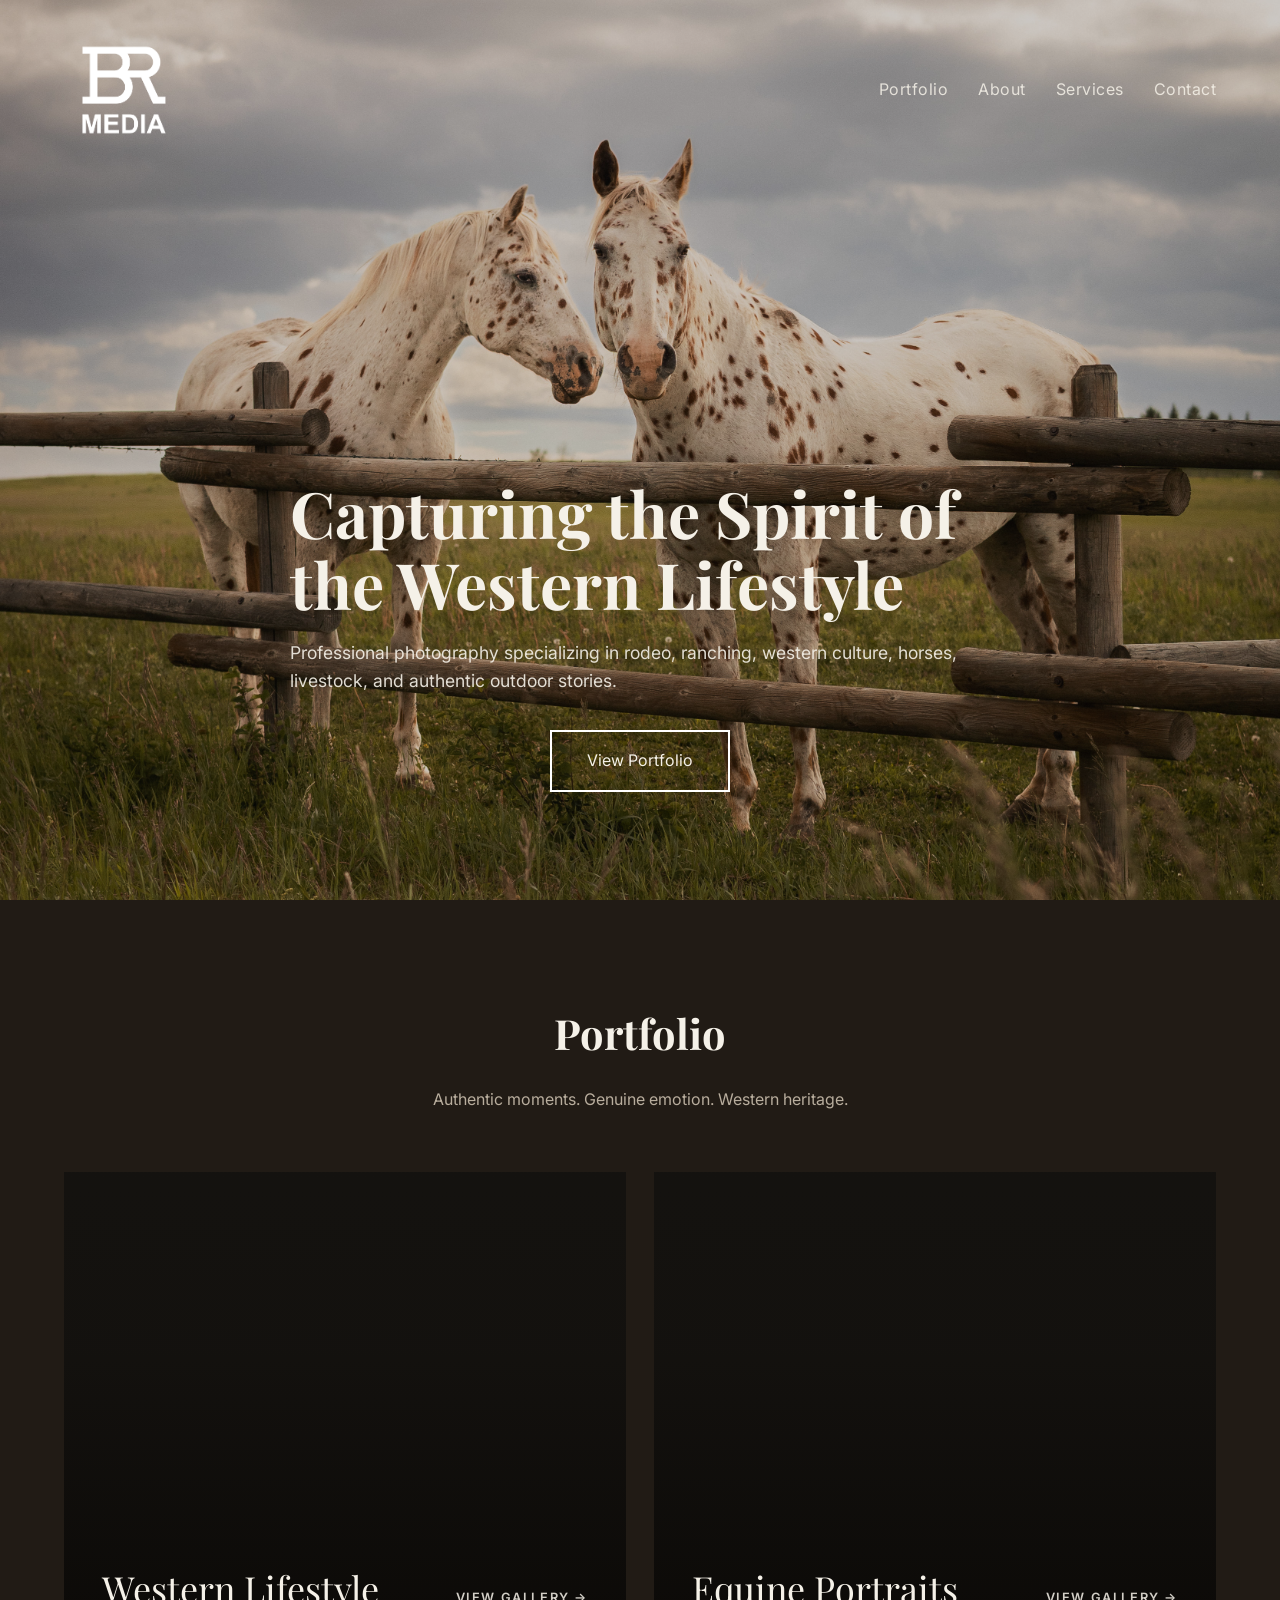
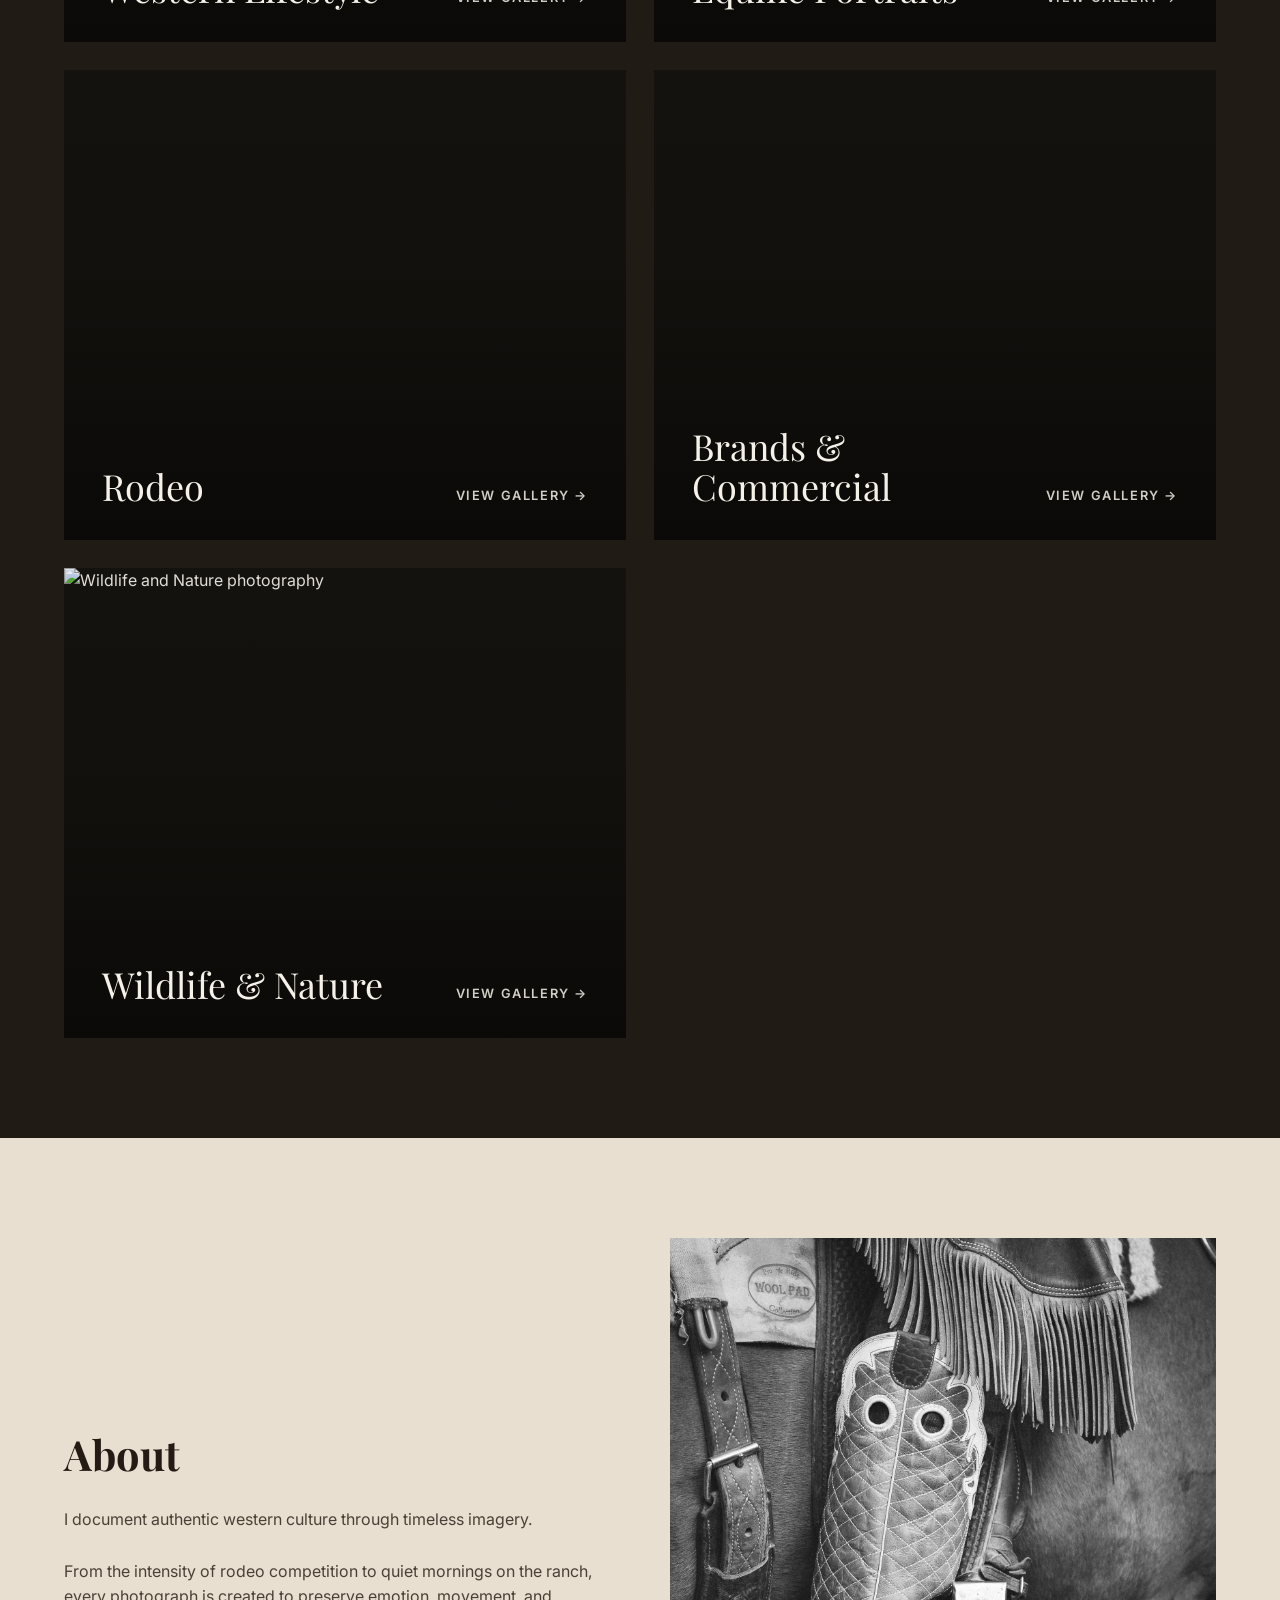
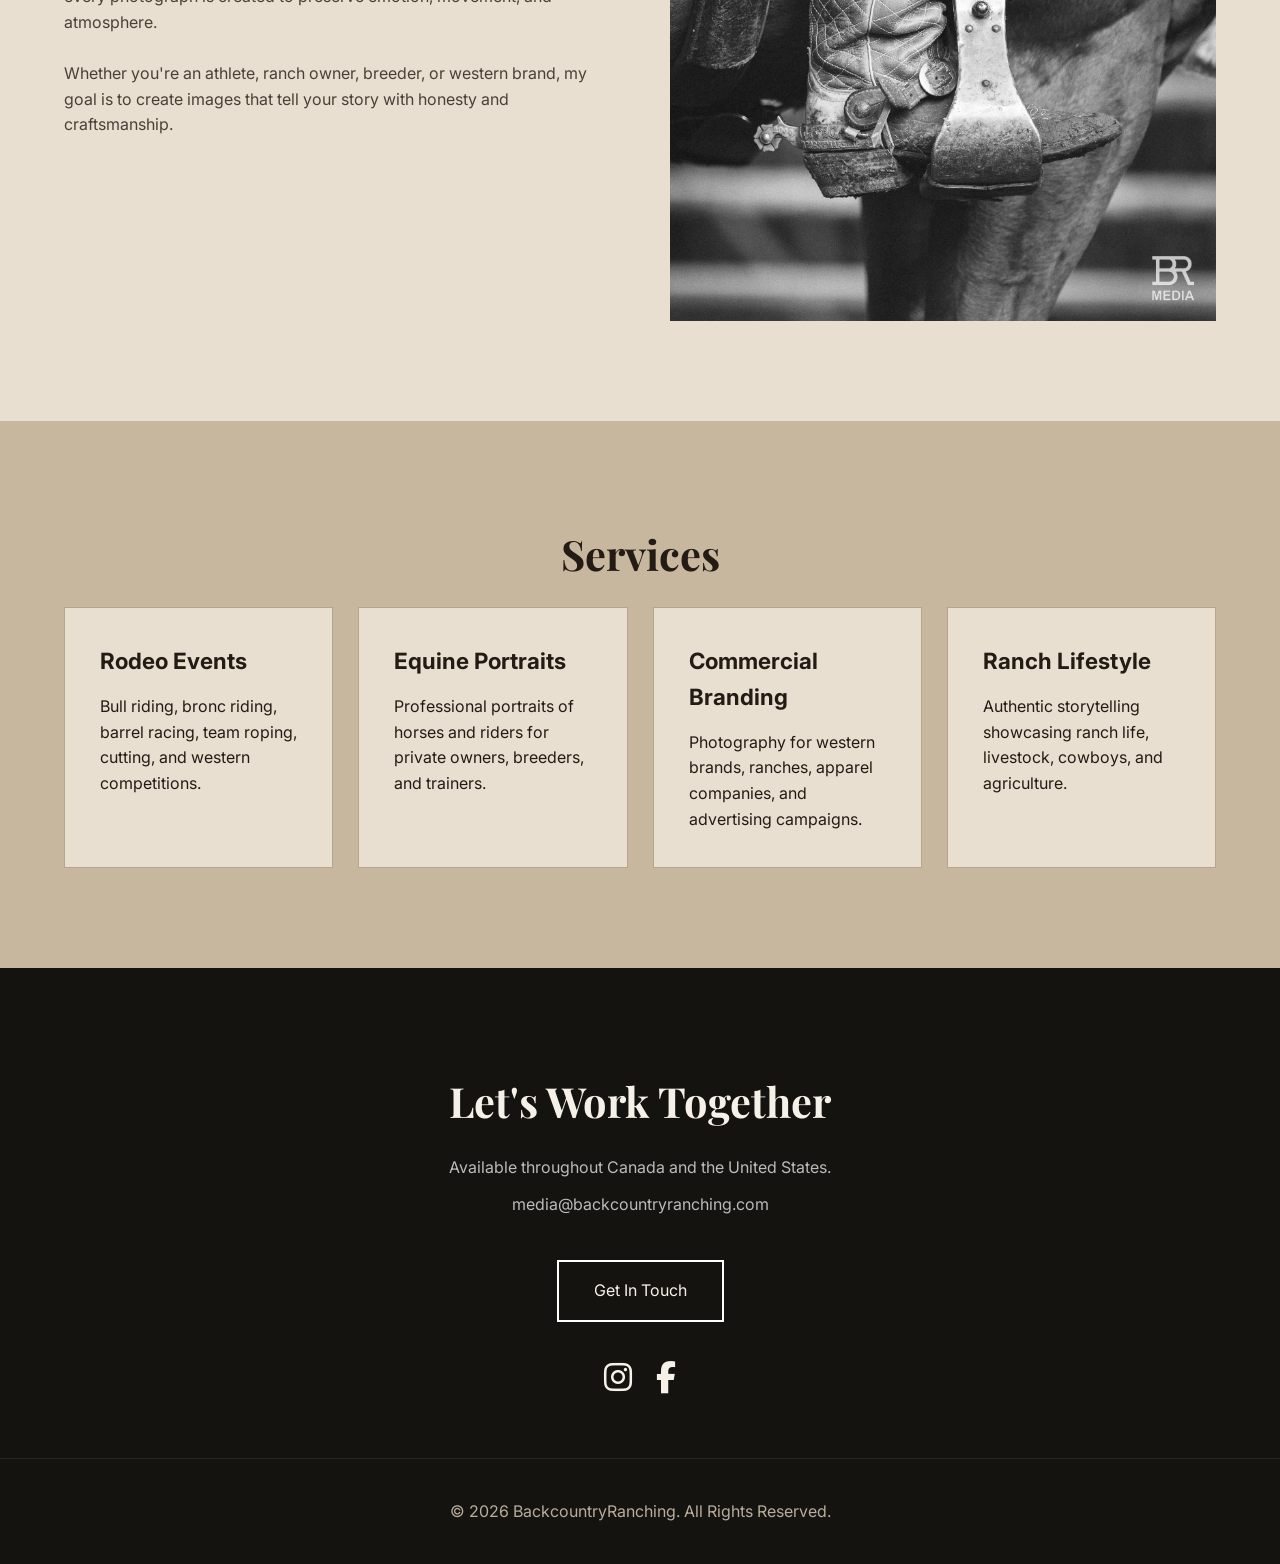
==== index.html @ f93e2153 "Add files via upload" ====
<!DOCTYPE html>
<html lang="en">
<head>
    <meta charset="UTF-8">
    <meta name="viewport" content="width=device-width, initial-scale=1.0">
    <title>Equine & Western Photographer | Backcountry Ranching Media</title>
    <meta name="description" content="Professional equine, rodeo and western lifestyle photography available throughout Canada and the United States.">
    <link rel="canonical" href="https://backcountryranching.com/">
    <meta property="og:type" content="website">
    <meta property="og:site_name" content="Backcountry Ranching Media">
    <meta property="og:title" content="Equine & Western Photographer | Backcountry Ranching Media">
    <meta property="og:description" content="Professional equine, rodeo and western lifestyle photography available throughout Canada and the United States.">
    <meta property="og:url" content="https://backcountryranching.com/">
    <meta property="og:image" content="https://backcountryranching.com/images/hero.jpg">
    <meta property="og:image:alt" content="Western horses photographed by Backcountry Ranching Media">
    <link rel="preconnect" href="https://fonts.googleapis.com">
    <link rel="preconnect" href="https://fonts.gstatic.com" crossorigin>
    <link href="https://fonts.googleapis.com/css2?family=Playfair+Display:wght@600;700&family=Inter:wght@300;400;500;600&display=swap" rel="stylesheet">
    <link rel="stylesheet" href="https://cdnjs.cloudflare.com/ajax/libs/font-awesome/6.5.2/css/all.min.css">
    <link rel="stylesheet" href="style.css">
</head>
<body id="top" data-loader-image="images/hero.jpg">

<div id="loader">
    <img src="images/BR MEDIA-transparent-white.png" alt="Backcountry Ranching Media">
</div>

<nav>
    <div class="container nav-inner">
        <div class="logo">
            <a href="#top" aria-label="Back to top">
                <img src="images/BR MEDIA-transparent-white.png" alt="Backcountry Ranching">
            </a>
        </div>
        <div class="menu" id="main-menu">
            <a href="#portfolio">Portfolio</a>
            <a href="#about">About</a>
            <a href="#services">Services</a>
            <a href="#contact">Contact</a>
        </div>
        <button class="hamburger" type="button" aria-label="Open navigation menu" aria-expanded="false" aria-controls="main-menu">
            <span></span><span></span><span></span>
        </button>
    </div>
</nav>
<div class="menu-overlay" aria-hidden="true"></div>

<header class="hero">
    <div class="container hero-content">
        <h1>Capturing the Spirit of the Western Lifestyle</h1>
        <p>Professional photography specializing in rodeo, ranching, western culture, horses, livestock, and authentic outdoor stories.</p>
        <div class="hero-button">
            <a class="btn" href="#portfolio">View Portfolio</a>
        </div>
    </div>
</header>

<section id="portfolio" class="portfolio-categories-section">
    <div class="container">
        <h2 class="section-title">Portfolio</h2>
        <p class="section-sub">Authentic moments. Genuine emotion. Western heritage.</p>

        <div class="portfolio-categories">
            <a class="portfolio-category" href="portfolio-lifestyle.html" aria-label="View the Western Lifestyle portfolio">
                    <img src="images/lifestyle-hero.jpg" alt="Western lifestyle photography" loading="lazy" decoding="async">
                    <span class="portfolio-category-overlay"></span>
                    <span class="portfolio-category-content">
                        <span class="portfolio-category-title">Western Lifestyle</span>
                        <span class="portfolio-category-link">View Gallery <span aria-hidden="true">→</span></span>
                    </span>
                </a>

            <a class="portfolio-category" href="portfolio-portraits.html" aria-label="View the Equine Portraits portfolio">
                <img src="images/IMG_0705.jpg" alt="Equine portrait photography" loading="lazy" decoding="async">
                <span class="portfolio-category-overlay"></span>
                <span class="portfolio-category-content">
                    <span class="portfolio-category-title">Equine Portraits</span>
                    <span class="portfolio-category-link">View Gallery <span aria-hidden="true">→</span></span>
                </span>
            </a>

            <a class="portfolio-category" href="portfolio-rodeo.html" aria-label="View the Rodeo portfolio">
                <img src="images/IMG_0365.jpg" alt="Rodeo photography" loading="lazy" decoding="async">
                <span class="portfolio-category-overlay"></span>
                <span class="portfolio-category-content">
                    <span class="portfolio-category-title">Rodeo</span>
                    <span class="portfolio-category-link">View Gallery <span aria-hidden="true">→</span></span>
                </span>
            </a>

            <a class="portfolio-category" href="portfolio-brands.html" aria-label="View the Brands and Commercial portfolio">
                <img src="images/IMG_0765.jpg" alt="Western brand and commercial photography" loading="lazy" decoding="async">
                <span class="portfolio-category-overlay"></span>
                <span class="portfolio-category-content">
                    <span class="portfolio-category-title">Brands &amp; Commercial</span>
                    <span class="portfolio-category-link">View Gallery <span aria-hidden="true">→</span></span>
                </span>
            </a>

            <a class="portfolio-category" href="portfolio-wildlife.html" aria-label="View the Wildlife & Nature portfolio">
                <img src="images/IMG_3651.jpg" alt="Wildlife and Nature photography" loading="lazy" decoding="async">
                <span class="portfolio-category-overlay"></span>
                <span class="portfolio-category-content">
                    <span class="portfolio-category-title">Wildlife &amp; Nature</span>
                    <span class="portfolio-category-link">View Gallery <span aria-hidden="true">→</span></span>
                </span>
            </a>
        </div>
    </div>
</section>

<section id="about">
    <div class="container about">
        <div>
            <h2 class="section-title section-title-left">About</h2>
            <p>I document authentic western culture through timeless imagery.<br><br>From the intensity of rodeo competition to quiet mornings on the ranch, every photograph is created to preserve emotion, movement, and atmosphere.<br><br>Whether you're an athlete, ranch owner, breeder, or western brand, my goal is to create images that tell your story with honesty and craftsmanship.</p>
        </div>
        <div>
            <img src="images/IMG_0039.jpg" alt="Photographer">
        </div>
    </div>
</section>

<section id="services">
    <div class="container">
        <h2 class="section-title">Services</h2>
        <div class="cards">
            <div class="card"><h3>Rodeo Events</h3><p>Bull riding, bronc riding, barrel racing, team roping, cutting, and western competitions.</p></div>
            <div class="card"><h3>Equine Portraits</h3><p>Professional portraits of horses and riders for private owners, breeders, and trainers.</p></div>
            <div class="card"><h3>Commercial Branding</h3><p>Photography for western brands, ranches, apparel companies, and advertising campaigns.</p></div>
            <div class="card"><h3>Ranch Lifestyle</h3><p>Authentic storytelling showcasing ranch life, livestock, cowboys, and agriculture.</p></div>
        </div>
    </div>
</section>

<section id="contact">
    <div class="container contact">
        <h2 class="section-title">Let's Work Together</h2>
        <p>Available throughout Canada and the United States.</p>
        <p>media@backcountryranching.com</p>
        <a class="btn" href="mailto:media@backcountryranching.com">Get In Touch</a>
        <div class="social-icons">
            <a class="social-link" href="https://www.instagram.com/backcountryranching/" target="_blank" rel="noopener noreferrer" aria-label="Instagram"><i class="fa-brands fa-instagram"></i></a>
            <a class="social-link" href="https://www.facebook.com/backcountryranching" target="_blank" rel="noopener noreferrer" aria-label="Facebook"><i class="fa-brands fa-facebook-f"></i></a>
        </div>
    </div>
</section>

<footer>© 2026 BackcountryRanching. All Rights Reserved.</footer>
<script src="script.js" defer></script>
</body>
</html>
---- style.css ----
:root{
    --brown:#211b15;
    --brown-dark:#151310;
    --cream:#e8dfd0;
    --sand:#c8b79f;
    --text-light:#f5f1e8;
    --gold:#d7b47b;
}

*{margin:0;padding:0;box-sizing:border-box;}
html{scroll-behavior:smooth;}
body{font-family:Inter,sans-serif;background:var(--brown);color:var(--text-light);line-height:1.6;}
body.menu-open{overflow:hidden;}
img{width:100%;display:block;}
img,.hero{-webkit-user-drag:none;-webkit-touch-callout:none;-webkit-user-select:none;user-select:none;}
a{text-decoration:none;color:inherit;}
button{font:inherit;}
.container{width:min(1200px,90%);margin:auto;}

/* LOADER */
#loader{position:fixed;inset:0;background:var(--brown);display:flex;justify-content:center;align-items:center;z-index:99999;transition:opacity .8s ease,visibility .8s ease;}
#loader img{width:220px;max-width:60vw;animation:pulse 1.8s ease-in-out infinite;}
#loader.hidden{opacity:0;visibility:hidden;pointer-events:none;}
@keyframes pulse{0%,100%{opacity:.75;transform:scale(.98)}50%{opacity:1;transform:scale(1.03)}}

/* NAV */
nav{position:fixed;top:0;left:0;width:100%;padding:30px 0;background:transparent;transition:padding .35s ease,background .35s ease,box-shadow .35s ease;z-index:3000;}
nav.scrolled{background:rgba(27,25,22,.92);backdrop-filter:blur(8px);-webkit-backdrop-filter:blur(8px);padding:14px 0;box-shadow:0 2px 20px rgba(0,0,0,.15);}
.nav-inner{display:flex;justify-content:space-between;align-items:center;}
.logo{position:relative;z-index:2002;}
.logo img{height:120px;width:auto;transition:height .35s ease,opacity .35s ease;}
.logo img:hover{opacity:.85;}
nav.scrolled .logo img{height:65px;}
.menu{display:flex;align-items:center;gap:30px;}
.menu a{opacity:.85;transition:color .35s ease,opacity .35s ease,font-size .35s ease;font-size:1rem;letter-spacing:.5px;}
.menu a:hover{opacity:1;color:var(--gold);}
nav.scrolled .menu a{font-size:.92rem;}

/* HAMBURGER */
.hamburger{display:none;width:34px;height:30px;padding:0;border:0;background:transparent;cursor:pointer;position:relative;z-index:2002;}
.hamburger span{position:absolute;left:0;width:100%;height:2px;background:white;transition:transform .35s ease,opacity .25s ease,top .35s ease;}
.hamburger span:nth-child(1){top:4px;}
.hamburger span:nth-child(2){top:14px;}
.hamburger span:nth-child(3){top:24px;}
.hamburger.active span:nth-child(1){top:14px;transform:rotate(45deg);}
.hamburger.active span:nth-child(2){opacity:0;}
.hamburger.active span:nth-child(3){top:14px;transform:rotate(-45deg);}
.menu-overlay{display:none;}

/* HERO */
.hero{position:relative;height:100vh;min-height:620px;background:linear-gradient(rgba(0,0,0,.20),rgba(0,0,0,.20)),url("images/hero.jpg");background-size:cover;background-position:center 40%;background-repeat:no-repeat;opacity:0;transition:opacity 1s ease;}
.hero.loaded{opacity:1;}
.hero-content{position:absolute;left:50%;transform:translateX(-50%);bottom:12%;width:min(700px,90%);}
.hero h1{font-family:"Playfair Display",serif;font-size:4rem;line-height:1.1;margin-bottom:20px;}
.hero p{font-size:1.1rem;opacity:.9;margin-bottom:35px;}
.hero-button{display:flex;justify-content:center;margin-top:35px;}
.btn{display:inline-block;padding:16px 35px;border:2px solid white;transition:.35s;}
.btn:hover{background:white;color:black;}

/* GALLERY PAGE HERO */
.portfolio-hero{height:62vh;min-height:480px;background-image:linear-gradient(rgba(0,0,0,.28),rgba(0,0,0,.55)),var(--hero-image);background-position:center;background-size:cover;}
.portfolio-hero .hero-content{bottom:13%;text-align:center;width:min(820px,90%);}
.portfolio-hero h1{font-size:4.5rem;margin-bottom:12px;}
.portfolio-hero p{max-width:650px;margin:0 auto;font-size:1.05rem;}
.lifestyle-hero{background-position:center 30%;}
.portraits-hero{background-position:center 70%;}
.rodeo-hero{background-position:center 32%;}
.brands-hero{background-position:center 45%;}
.wildlife-hero{background-position:center 40%;}

/* SECTIONS */
section{padding:100px 0;scroll-margin-top:95px;}
body#top{scroll-margin-top:0;}
.section-title{font-family:"Playfair Display",serif;font-size:2.6rem;margin-bottom:20px;text-align:center;}
.section-title-left{text-align:left;}
.section-sub{text-align:center;color:#b8ad9d;margin-bottom:60px;}

/* PORTFOLIO CATEGORIES */
.portfolio-categories-section{background:var(--brown);}
.portfolio-categories{display:grid;grid-template-columns:repeat(2,minmax(0,1fr));gap:28px;}
.portfolio-category{position:relative;display:block;overflow:hidden;min-height:470px;background:var(--brown-dark);isolation:isolate;}
.portfolio-category img{position:absolute;inset:0;width:100%;height:100%;object-fit:cover;transition:transform .75s cubic-bezier(.2,.65,.3,1);}
.portfolio-category-overlay{position:absolute;inset:0;background:linear-gradient(to top,rgba(9,7,5,.78) 0%,rgba(9,7,5,.15) 62%,rgba(9,7,5,.08) 100%);transition:background .45s ease;}
.portfolio-category-content{position:absolute;left:38px;right:38px;bottom:34px;display:flex;align-items:flex-end;justify-content:space-between;gap:20px;z-index:2;}
.portfolio-category-title{font-family:"Playfair Display",serif;font-size:2.25rem;line-height:1.1;}
.portfolio-category-link{font-size:.8rem;font-weight:600;letter-spacing:1.6px;text-transform:uppercase;white-space:nowrap;opacity:.85;transform:translateX(0);transition:transform .35s ease,opacity .35s ease;}
.portfolio-category:hover img{transform:scale(1.045);}
.portfolio-category:hover .portfolio-category-overlay{background:linear-gradient(to top,rgba(9,7,5,.86) 0%,rgba(9,7,5,.18) 65%,rgba(9,7,5,.10) 100%);}
.portfolio-category:hover .portfolio-category-link{transform:translateX(6px);opacity:1;}

/* GALLERY */
.gallery-section{background:var(--brown);padding-top:80px;}
.gallery-intro{max-width:720px;margin:0 auto 55px;text-align:center;color:#c7bcad;}
.gallery{columns:3 320px;column-gap:24px;}
.gallery figure{break-inside:avoid;margin:0 0 24px;overflow:hidden;border-radius:8px;cursor:pointer;background:var(--brown-dark);}
.gallery img{width:100%;height:auto;object-fit:cover;transition:transform .4s ease;}
.gallery figure:hover img{transform:scale(1.03);}
.back-to-portfolio{display:flex;justify-content:center;margin-top:55px;}
.back-to-portfolio .btn{border-color:rgba(255,255,255,.75);}

/* LIGHTBOX */
#lightbox{position:fixed;inset:0;background:rgba(0,0,0,.96);display:none;justify-content:center;align-items:center;z-index:9999;opacity:0;transition:opacity .3s ease;}
#lightbox.active{display:flex;opacity:1;}
#lightbox img{max-width:90vw;max-height:90vh;width:auto;height:auto;object-fit:contain;transform:scale(.95);transition:transform .3s ease;}
#lightbox.active img{transform:scale(1);}
#close{position:absolute;top:25px;right:40px;font-size:55px;color:white;cursor:pointer;z-index:2;line-height:1;}
.arrow{position:absolute;top:50%;transform:translateY(-50%);font-size:60px;color:white;cursor:pointer;padding:20px;user-select:none;transition:color .25s ease, transform .25s ease;}
#close:hover,.arrow:hover{color:var(--gold);} 
#prev{left:20px;}#next{right:20px;}
#lightbox-counter{position:absolute;bottom:22px;left:50%;transform:translateX(-50%);min-width:92px;padding:8px 16px;text-align:center;color:var(--cream);font-size:.82rem;font-weight:500;letter-spacing:.15em;background:rgba(33,27,21,.88);border:1px solid rgba(215,180,123,.18);backdrop-filter:blur(10px);-webkit-backdrop-filter:blur(10px);border-radius:2px;}

/* ABOUT */
.about{display:grid;grid-template-columns:1fr 1fr;gap:60px;align-items:center;}
#about{background:var(--cream);color:#241b14;}
#about .section-title{color:#241b14;}
#about p{color:#4a4037;}

/* SERVICES */
.cards{display:grid;grid-template-columns:repeat(auto-fit,minmax(250px,1fr));gap:25px;}
.card{padding:35px;background:var(--cream);border:1px solid #b6a58c;}
.card h3{margin-bottom:15px;font-size:1.4rem;}
#services{background:var(--sand);color:#241b14;}

/* CONTACT */
.contact{text-align:center;}
.contact h2{margin-bottom:20px;}
.contact p{margin-bottom:12px;color:#bbb;}
#contact{background:var(--brown-dark);color:var(--text-light);padding-bottom:55px;}
.contact .btn{margin-top:30px;}
.social-icons{display:flex;justify-content:center;gap:24px;margin-top:30px;}
.social-link{font-size:32px;color:var(--text-light);transition:.3s ease;}
.social-link:hover{color:var(--gold);transform:translateY(-3px);}
footer{padding:40px;text-align:center;background:var(--brown-dark);color:#b8ad9d;border-top:1px solid rgba(255,255,255,.08);}

/* MOBILE */
@media(max-width:800px){
    nav{padding:14px 0;}
    nav.scrolled{padding:9px 0;}
    .logo img{height:58px;}
    nav.scrolled .logo img{height:44px;}
    .hamburger{display:block;}
    .menu{position:fixed;top:0;right:-100%;width:min(82vw,320px);height:100dvh;padding:120px 28px 40px;background:rgba(33,27,21,.97);backdrop-filter:blur(18px);-webkit-backdrop-filter:blur(18px);display:flex;flex-direction:column;align-items:flex-start;justify-content:flex-start;gap:28px;transition:right .35s ease;z-index:2000;}
    .menu.active{right:0;}
    .menu a,nav.scrolled .menu a{font-size:1.35rem;letter-spacing:1px;position:relative;z-index:1;display:block;width:100%;padding:6px 0;touch-action:manipulation;}
    .menu-overlay{display:block;position:fixed;inset:0;background:rgba(0,0,0,.42);opacity:0;visibility:hidden;pointer-events:none;transition:.35s ease;z-index:2000;}
    .menu-overlay.active{opacity:1;visibility:visible;pointer-events:auto;}
    .hero{height:100svh;min-height:0;display:flex;align-items:flex-end;background-position:center 35%;}
    .hero-content{position:relative;left:auto;bottom:auto;transform:none;width:min(92%,650px);margin:0 auto;padding-bottom:100px;}
    .hero h1{font-size:2.45rem;}
    .hero p{font-size:1rem;margin-bottom:24px;}
    .hero-button{margin-top:24px;}
    .portfolio-hero{height:58svh;min-height:430px;align-items:flex-end;}
    .portfolio-hero .hero-content{padding-bottom:58px;text-align:center;}
    .portfolio-hero h1{font-size:3rem;}
    section{padding:75px 0;}
    .section-title{font-size:2.15rem;}
    .section-sub{margin-bottom:40px;}
    .portfolio-categories{grid-template-columns:1fr;gap:18px;}
    .portfolio-category{min-height:390px;}
    .portfolio-category-content{left:25px;right:25px;bottom:25px;align-items:flex-start;flex-direction:column;gap:8px;}
    .portfolio-category-title{font-size:2rem;}
    .gallery{columns:2 150px;column-gap:12px;}
    .gallery figure{margin-bottom:12px;border-radius:6px;}
    .about{grid-template-columns:1fr;gap:35px;}
    .arrow{position:absolute;top:50%;transform:translateY(-50%);font-size:38px;padding:18px;z-index:10001;}
    #prev{left:calc(12px + env(safe-area-inset-left));}
    #next{right:calc(12px + env(safe-area-inset-right));}
    #close{top:15px;right:20px;font-size:44px;}
}

@media(max-width:520px){
    .gallery{columns:1;}
    .hero h1{font-size:2.15rem;}
    .portfolio-hero h1{font-size:2.55rem;}
    .portfolio-category{min-height:330px;}
}

@media(prefers-reduced-motion:reduce){
    *,*::before,*::after{scroll-behavior:auto!important;animation-duration:.01ms!important;animation-iteration-count:1!important;transition-duration:.01ms!important;}
}
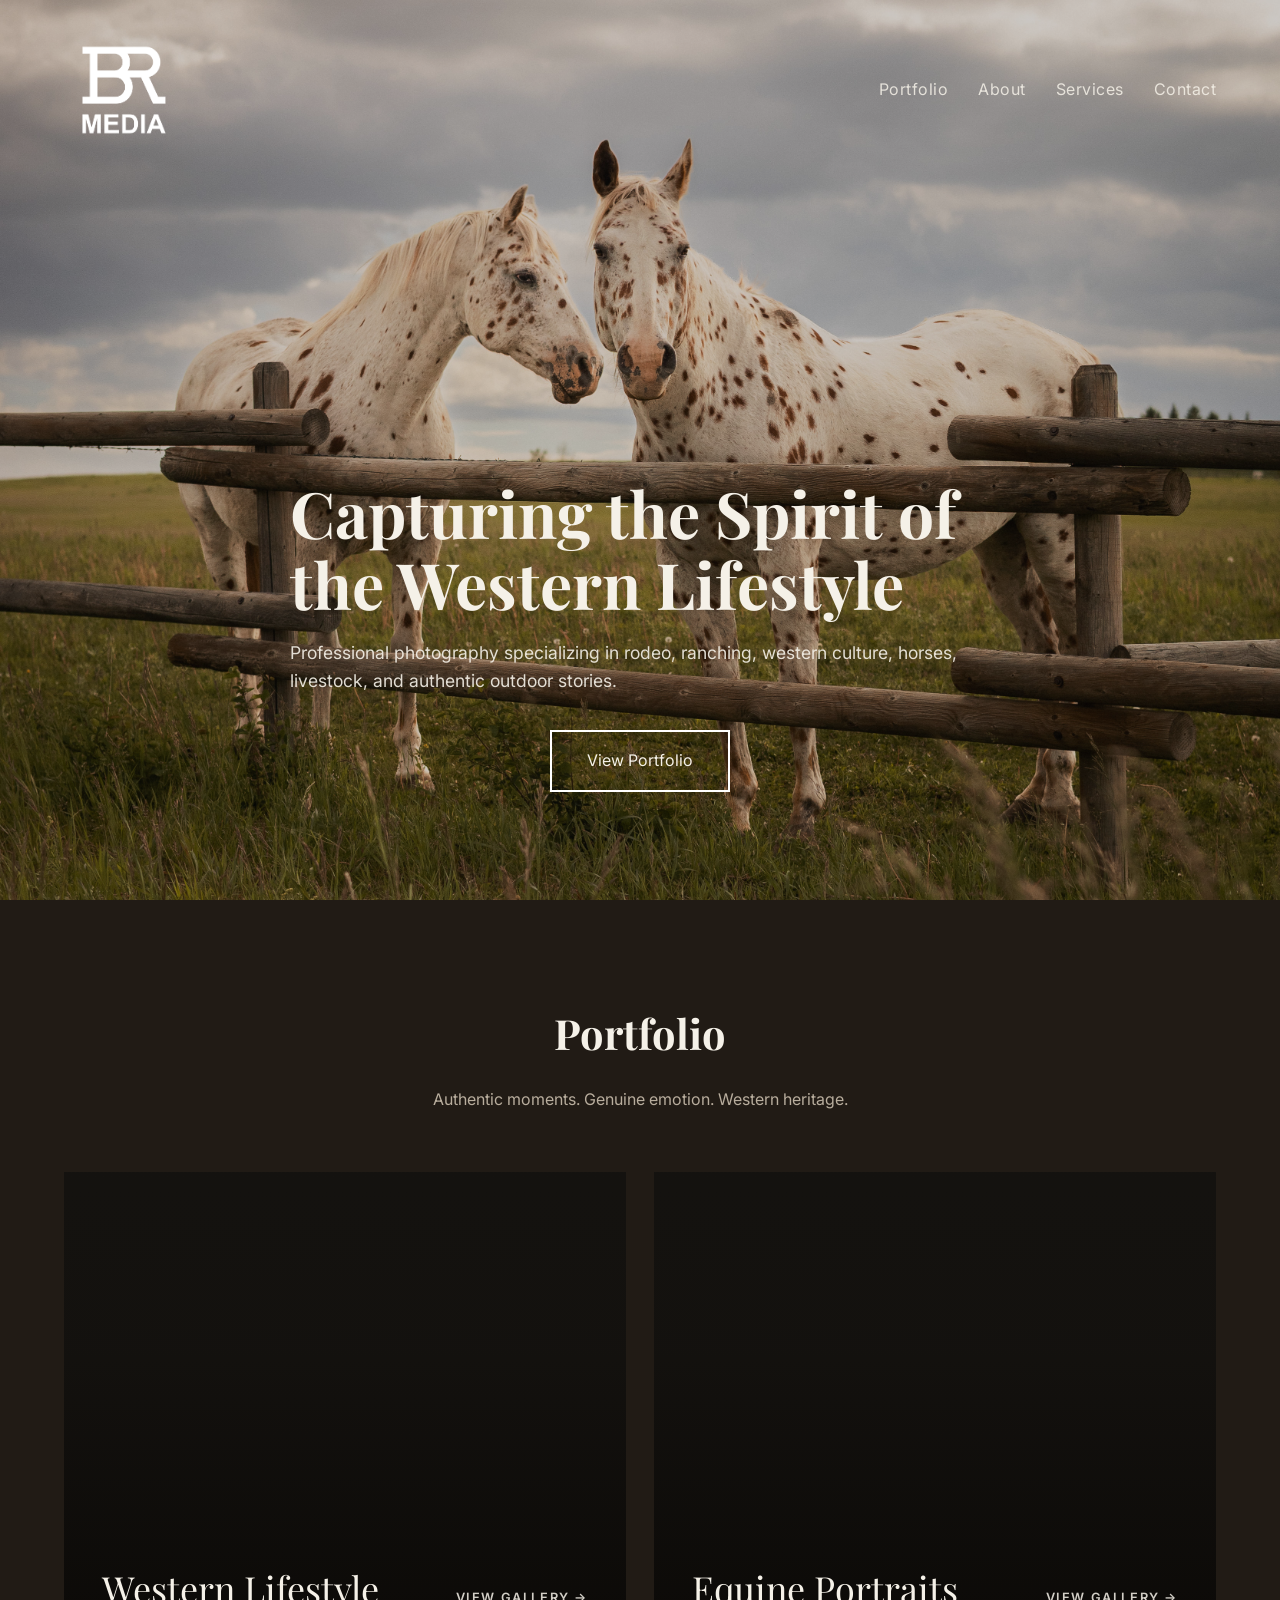
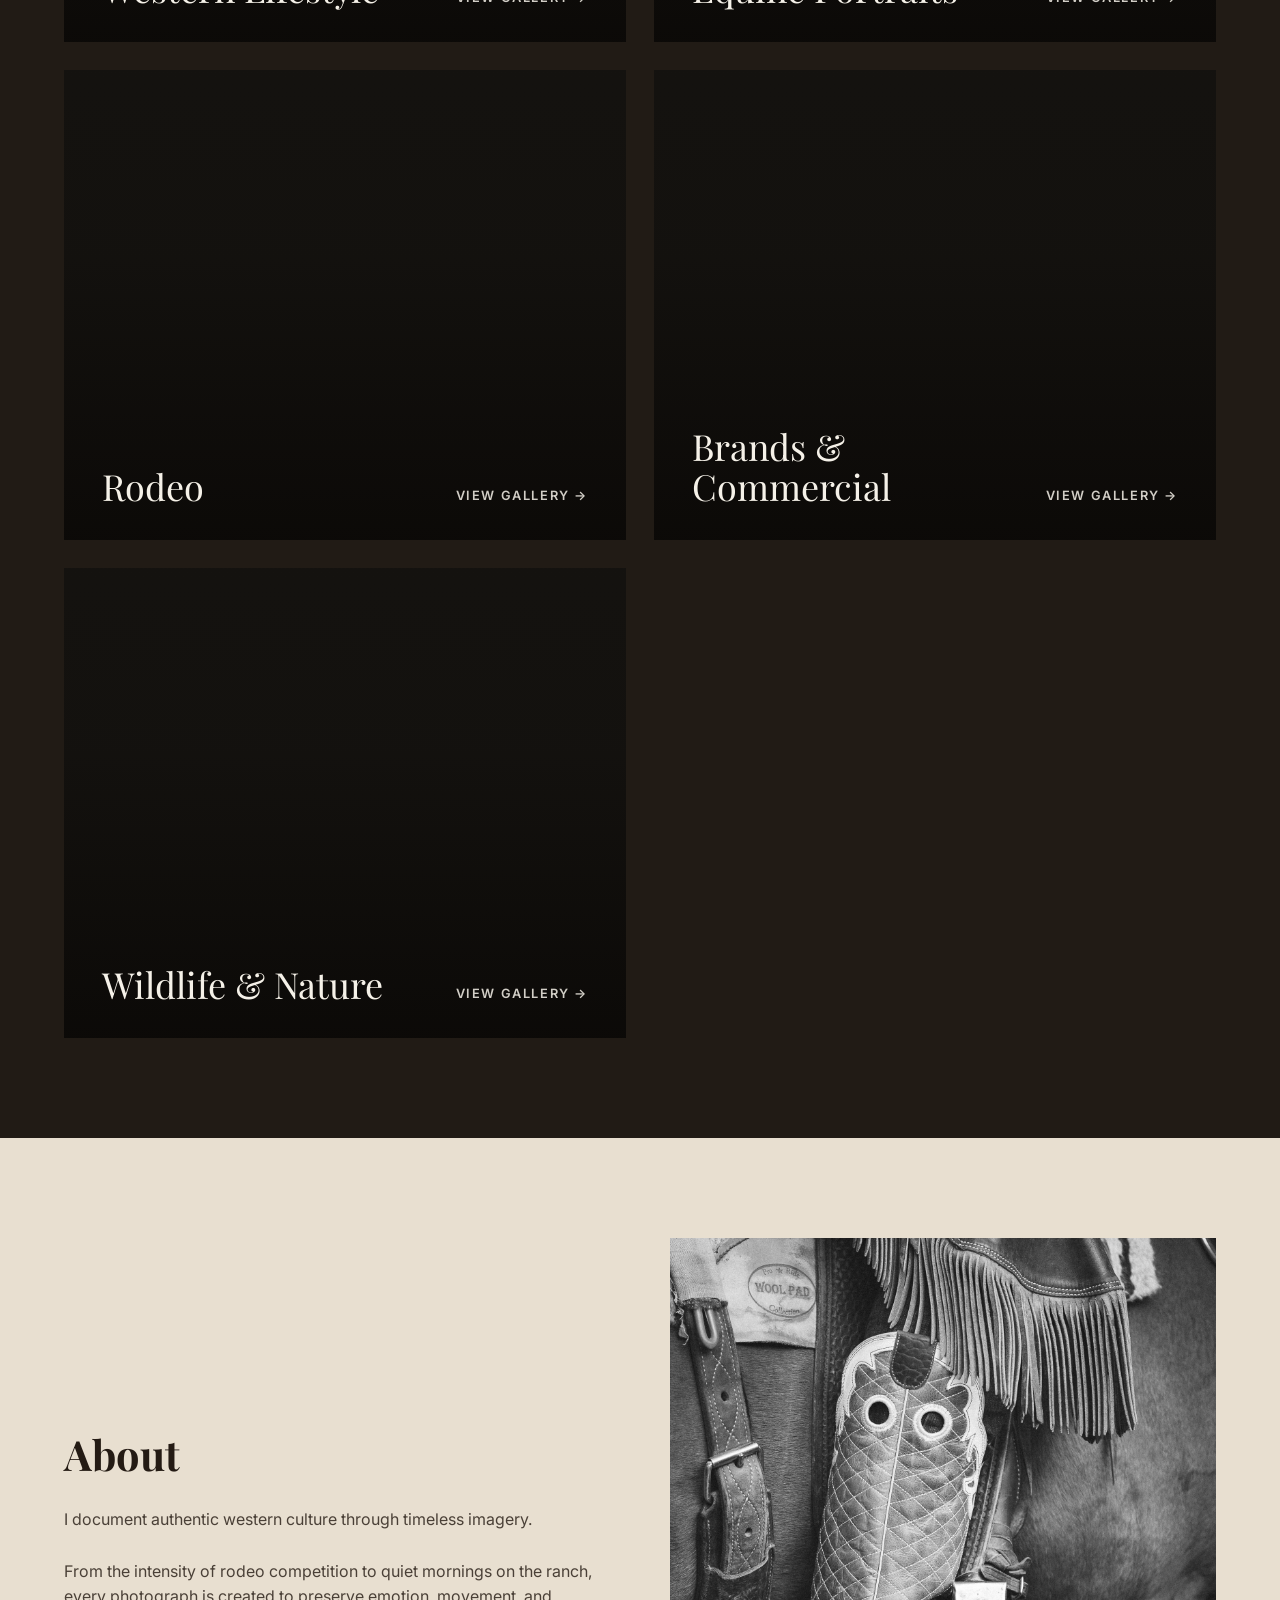
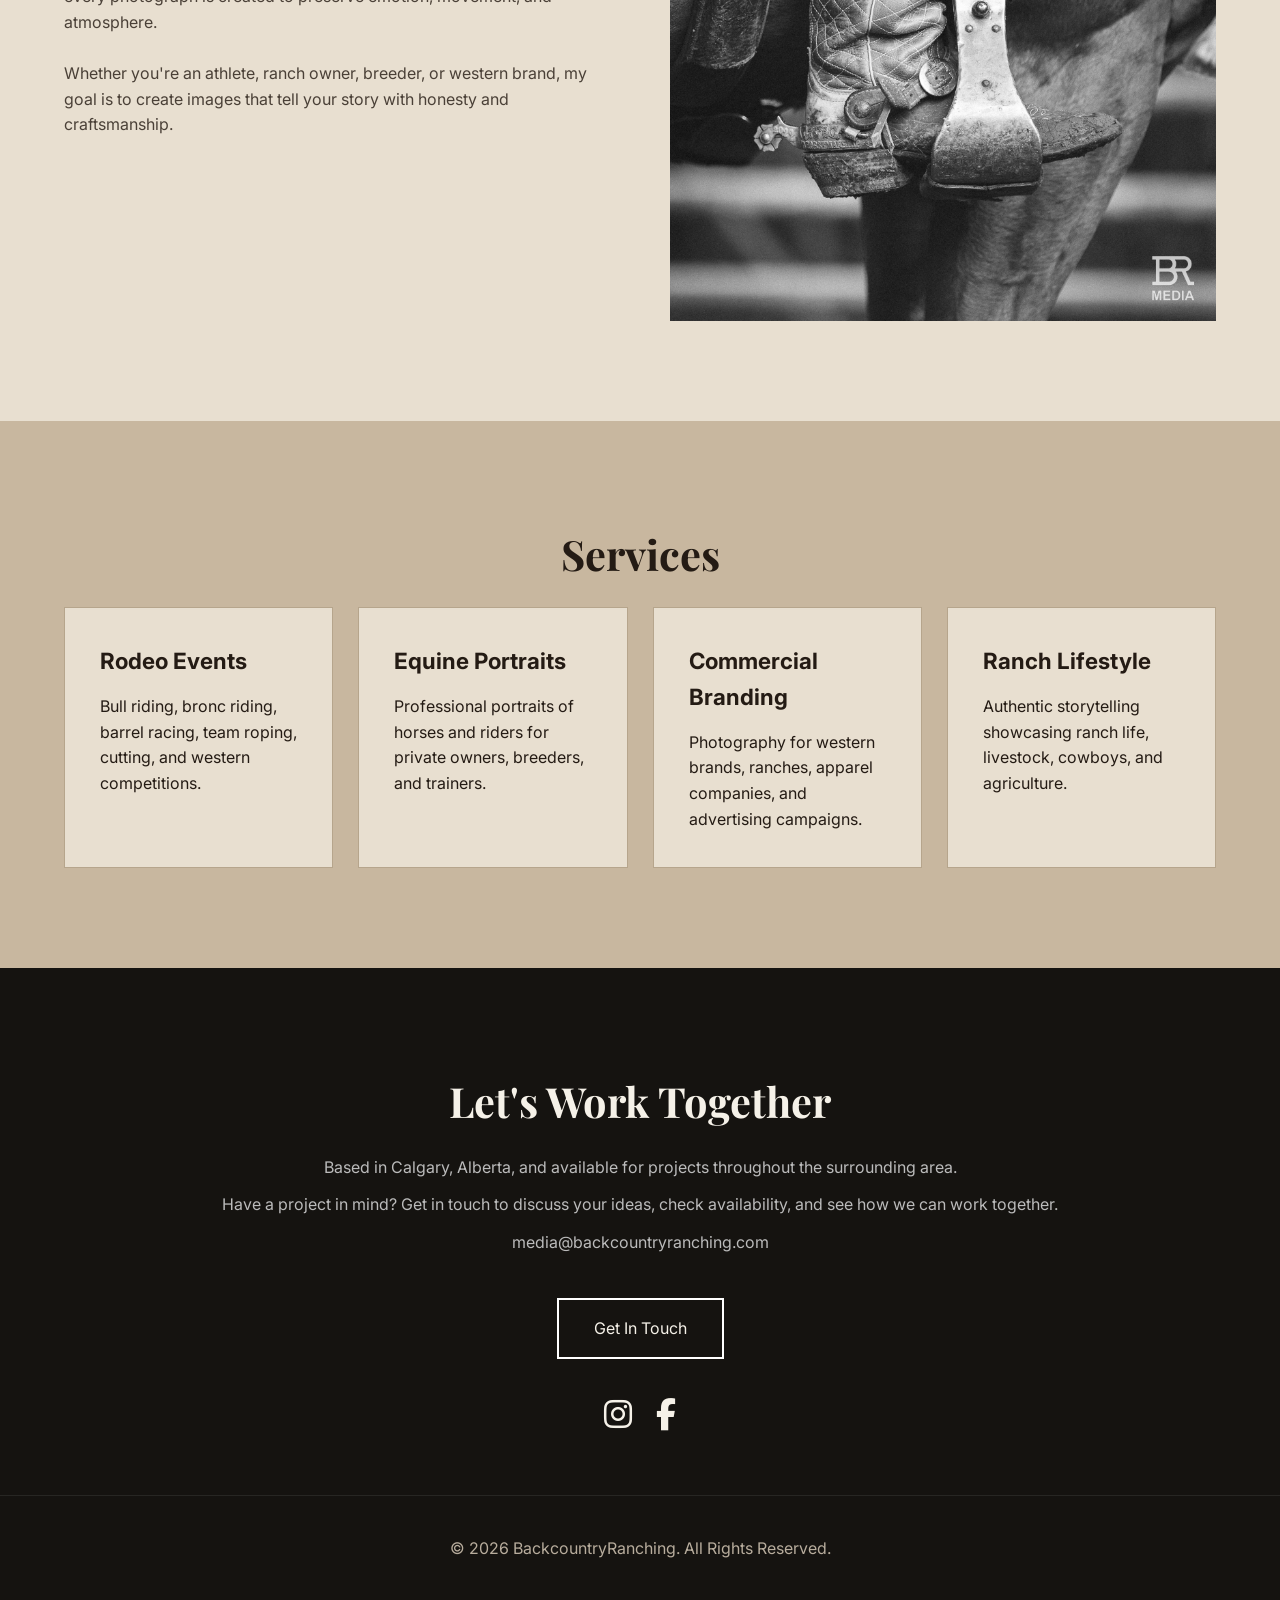
==== commit ca10320e: "Add files via upload" ====
--- a/index.html
+++ b/index.html
@@ -136,7 +136,8 @@
 <section id="contact">
     <div class="container contact">
         <h2 class="section-title">Let's Work Together</h2>
-        <p>Available throughout Canada and the United States.</p>
+        <p>Based in Calgary, Alberta, and available for projects throughout the surrounding area.</p>
+        <p>Have a project in mind? Get in touch to discuss your ideas, check availability, and see how we can work together.</p>
         <p>media@backcountryranching.com</p>
         <a class="btn" href="mailto:media@backcountryranching.com">Get In Touch</a>
         <div class="social-icons">
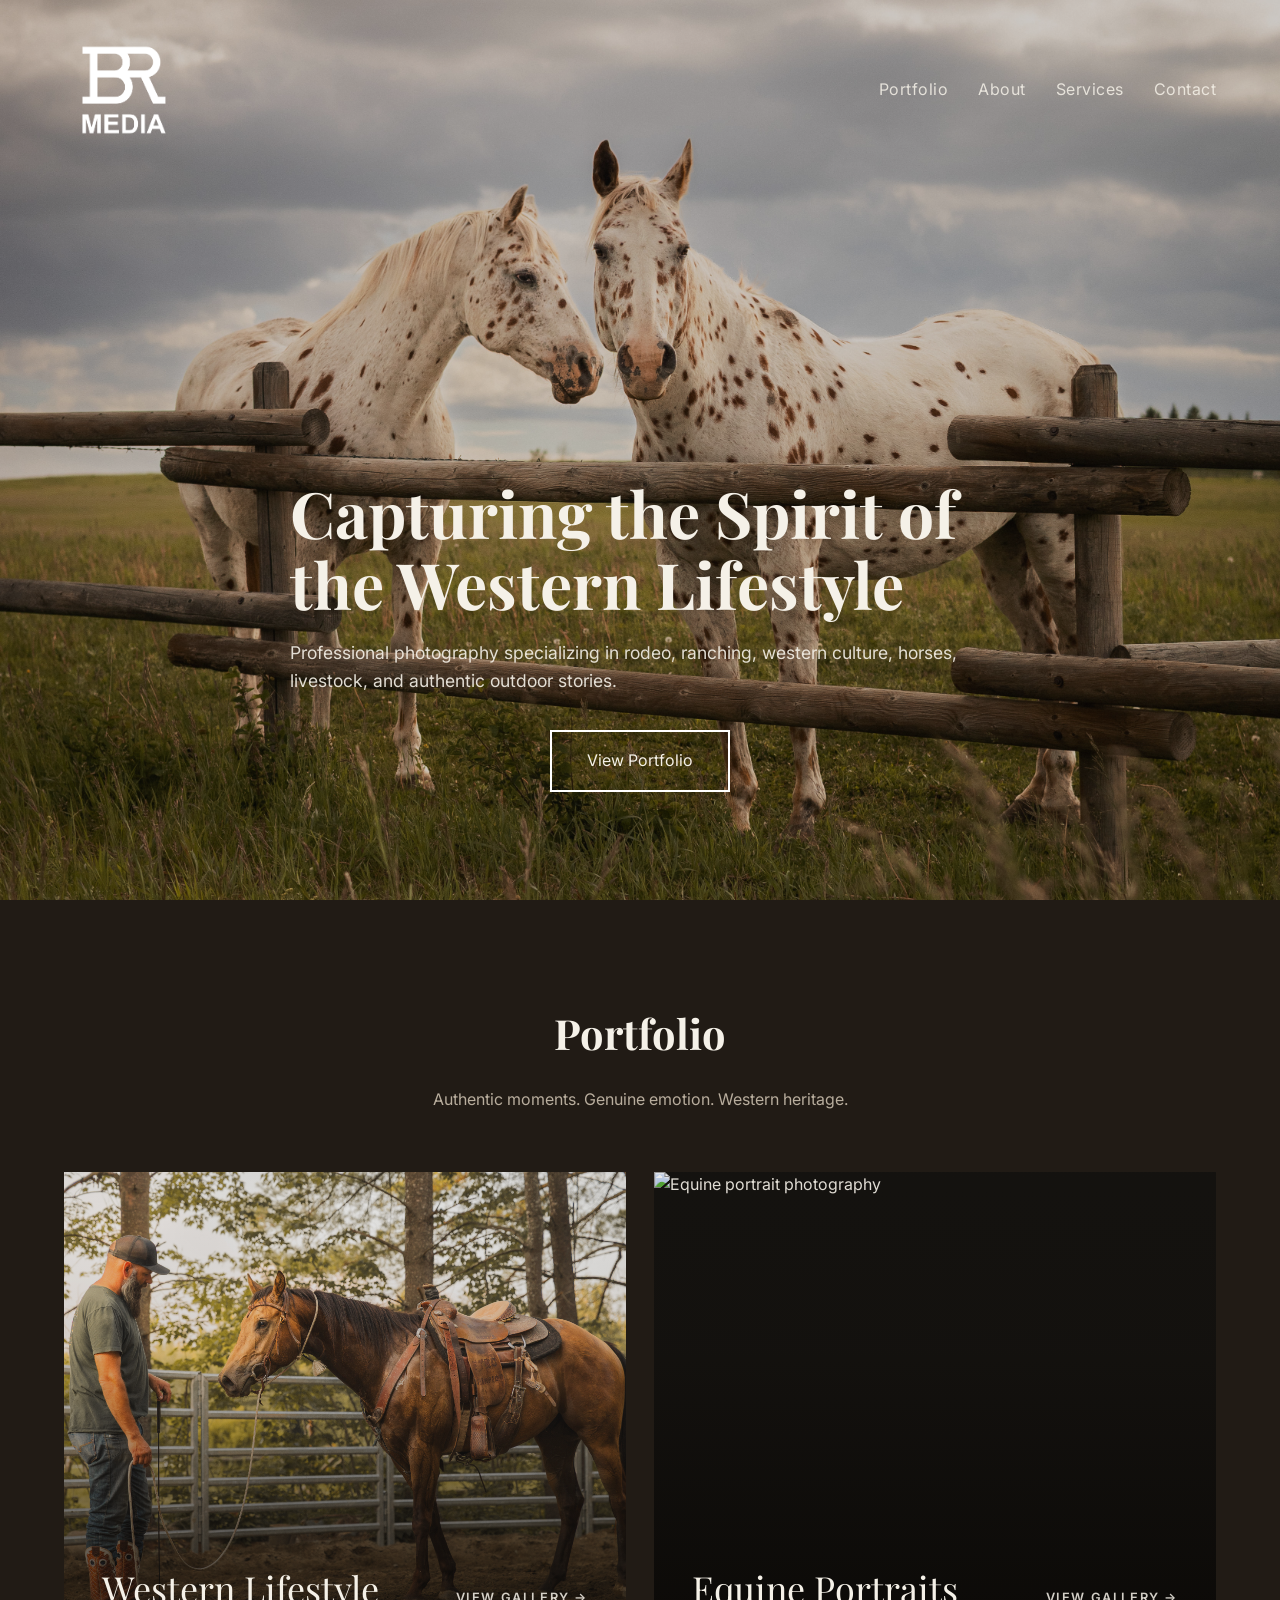
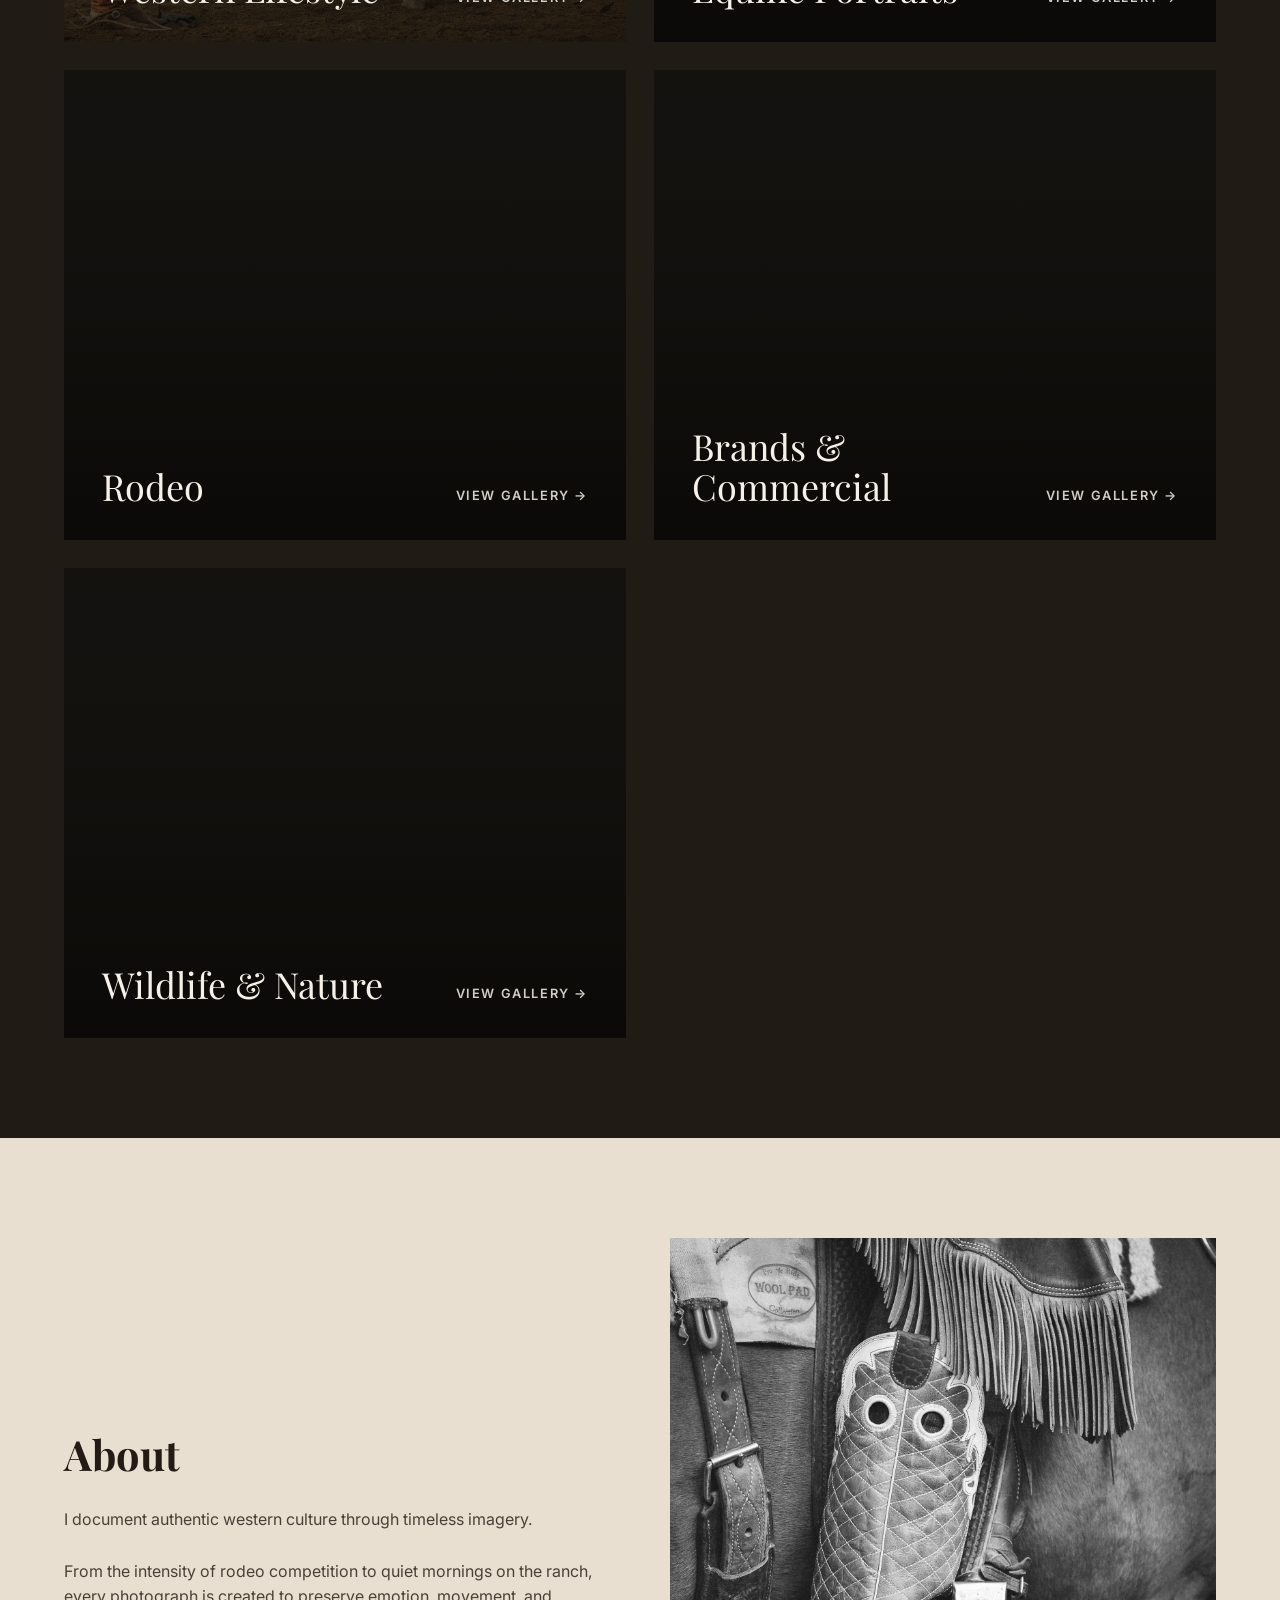
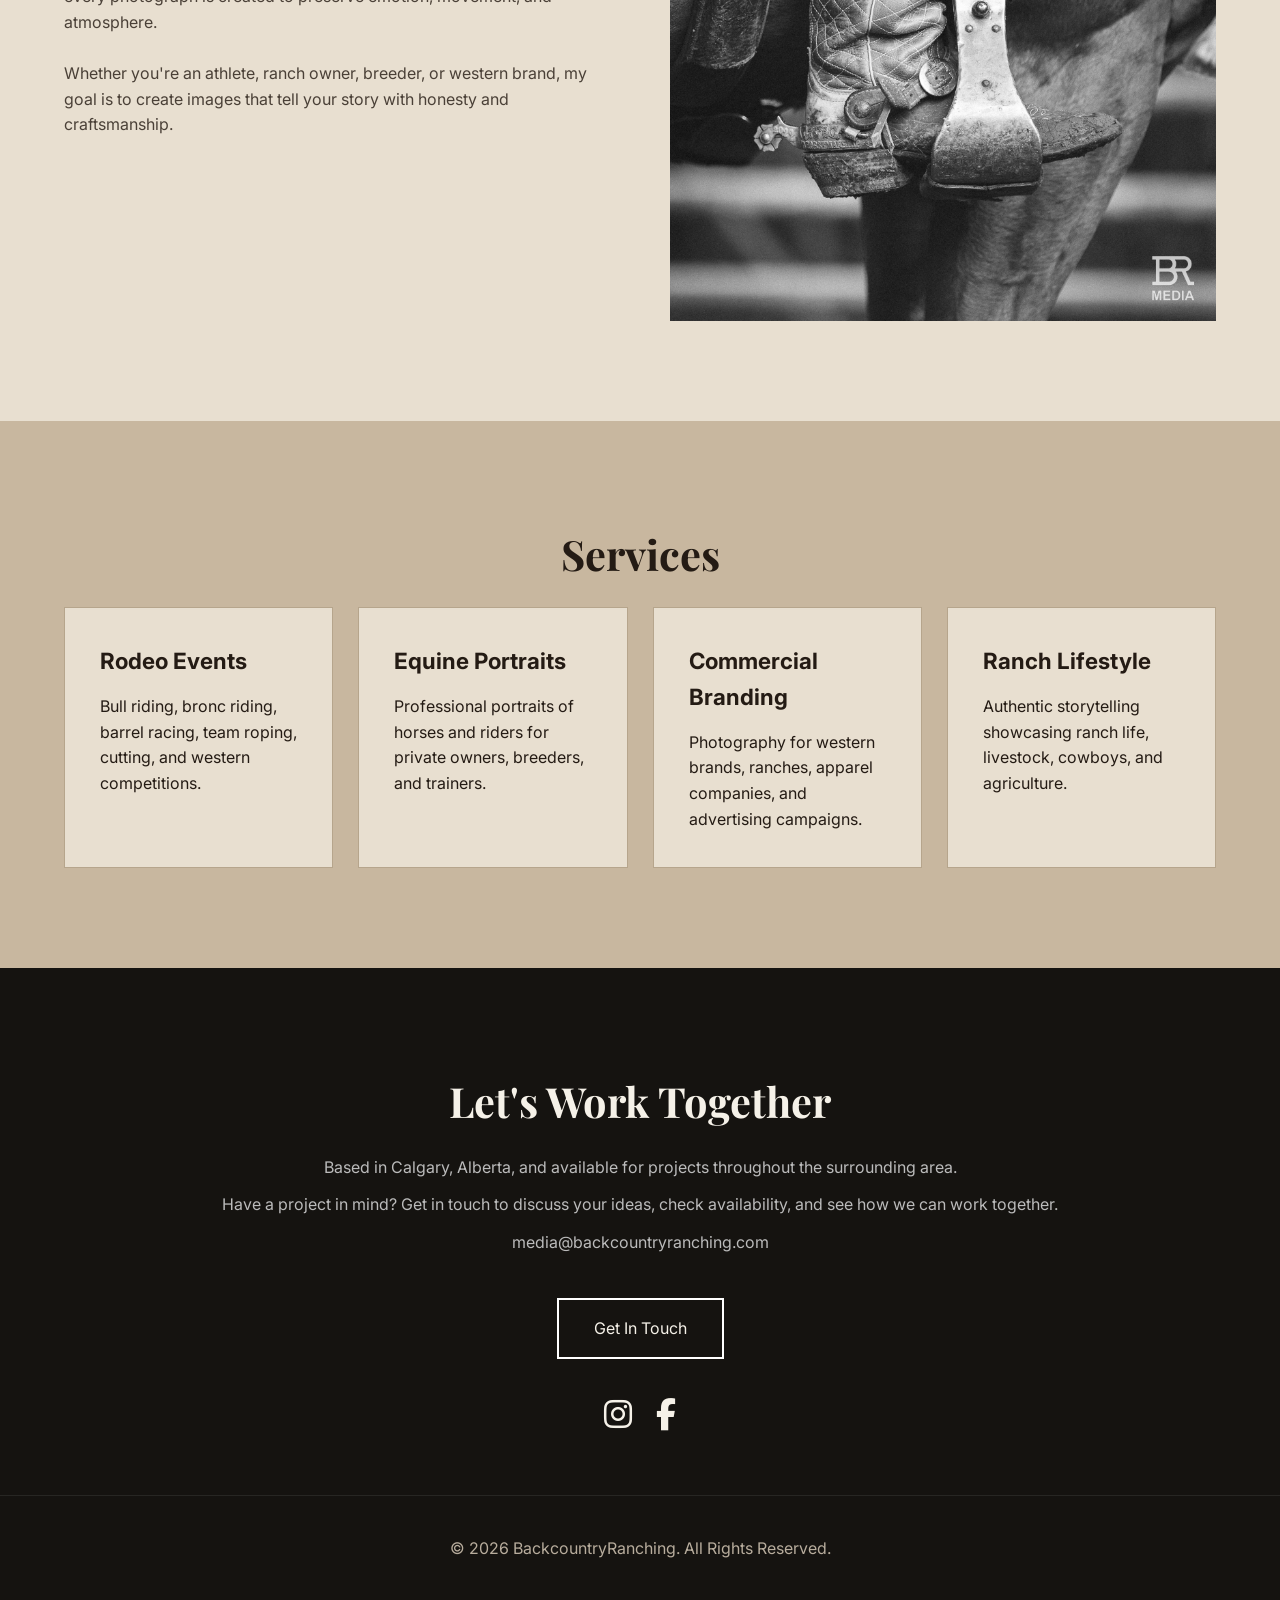
==== commit 34f5dbcf: "Add files via upload" ====
--- a/index.html
+++ b/index.html
@@ -71,7 +71,7 @@
                 </a>
 
             <a class="portfolio-category" href="portfolio-portraits.html" aria-label="View the Equine Portraits portfolio">
-                <img src="images/IMG_0705.jpg" alt="Equine portrait photography" loading="lazy" decoding="async">
+                <img src="images/IMG_3739.jpg" alt="Equine portrait photography" loading="lazy" decoding="async">
                 <span class="portfolio-category-overlay"></span>
                 <span class="portfolio-category-content">
                     <span class="portfolio-category-title">Equine Portraits</span>
--- a/style.css
+++ b/style.css
@@ -63,7 +63,7 @@
 .portfolio-hero h1{font-size:4.5rem;margin-bottom:12px;}
 .portfolio-hero p{max-width:650px;margin:0 auto;font-size:1.05rem;}
 .lifestyle-hero{background-position:center 30%;}
-.portraits-hero{background-position:center 70%;}
+.portraits-hero{background-position:center 33%;}
 .rodeo-hero{background-position:center 32%;}
 .brands-hero{background-position:center 45%;}
 .wildlife-hero{background-position:center 40%;}
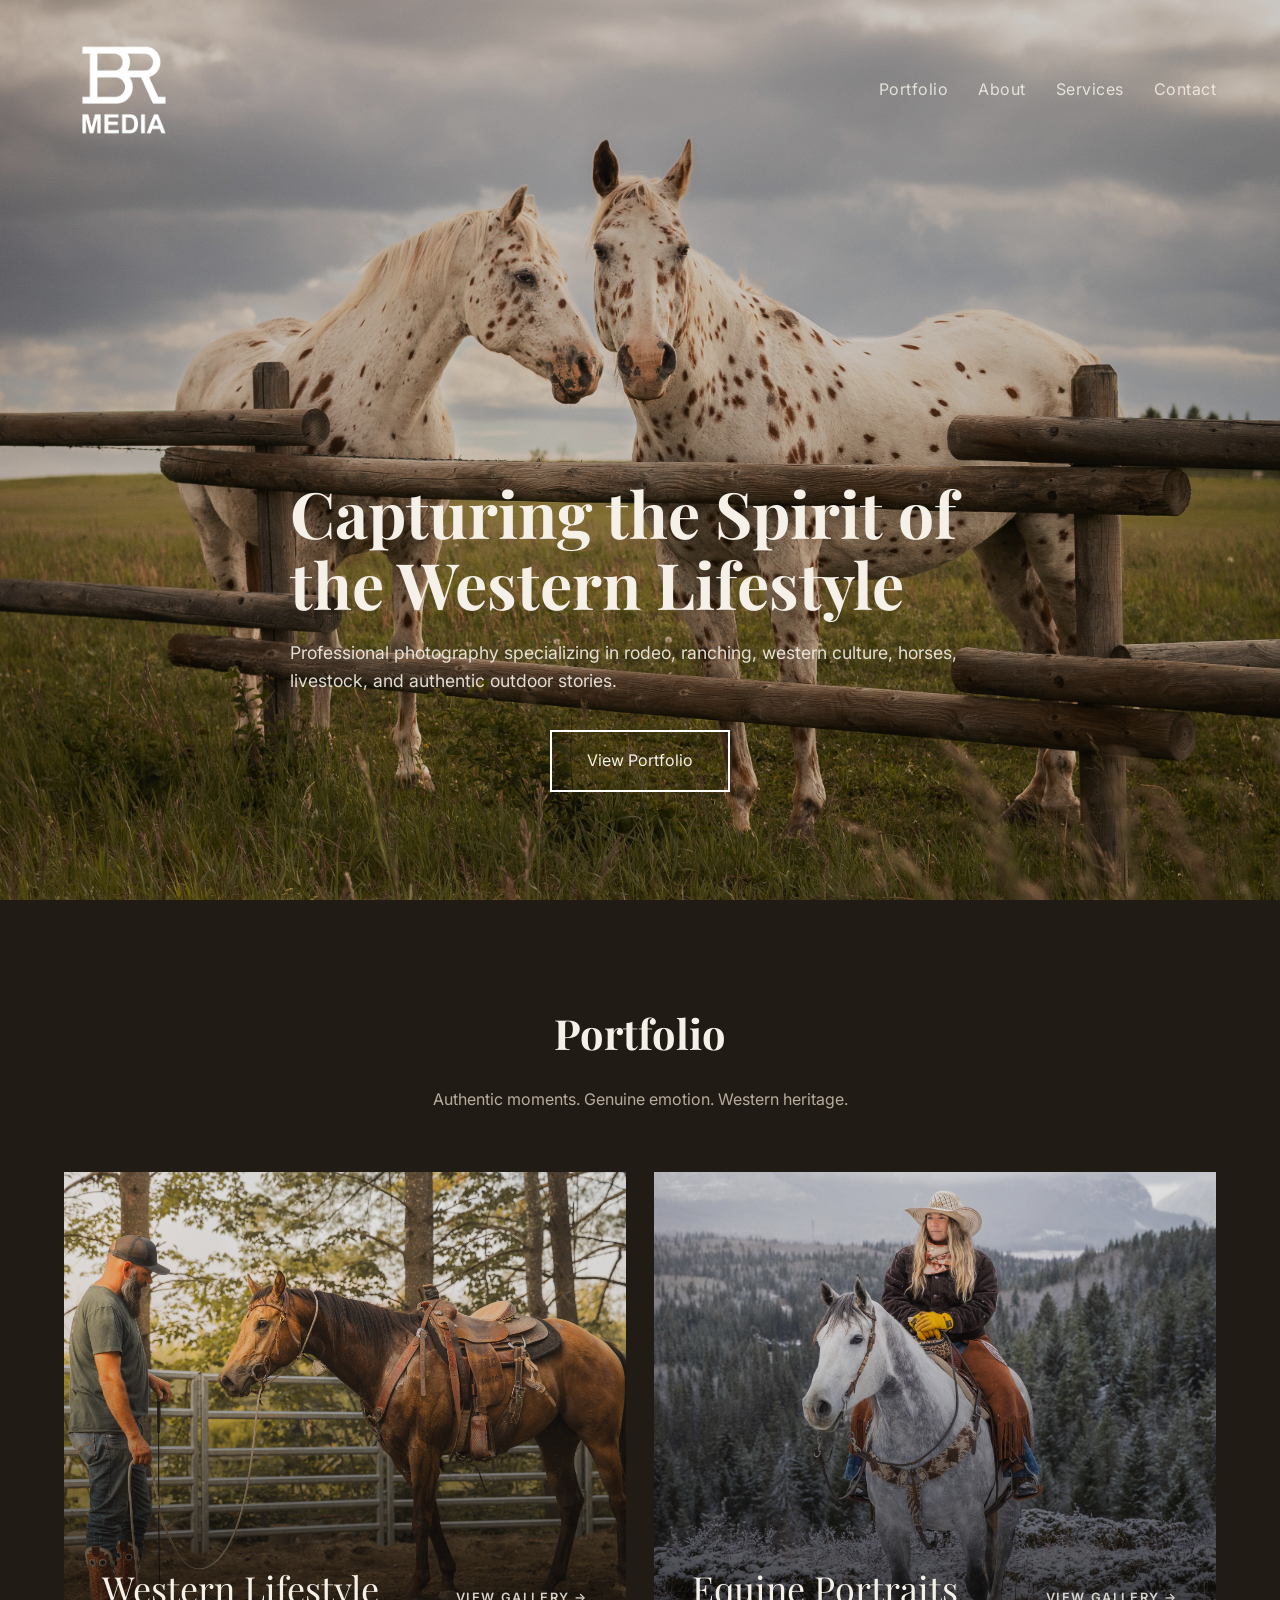
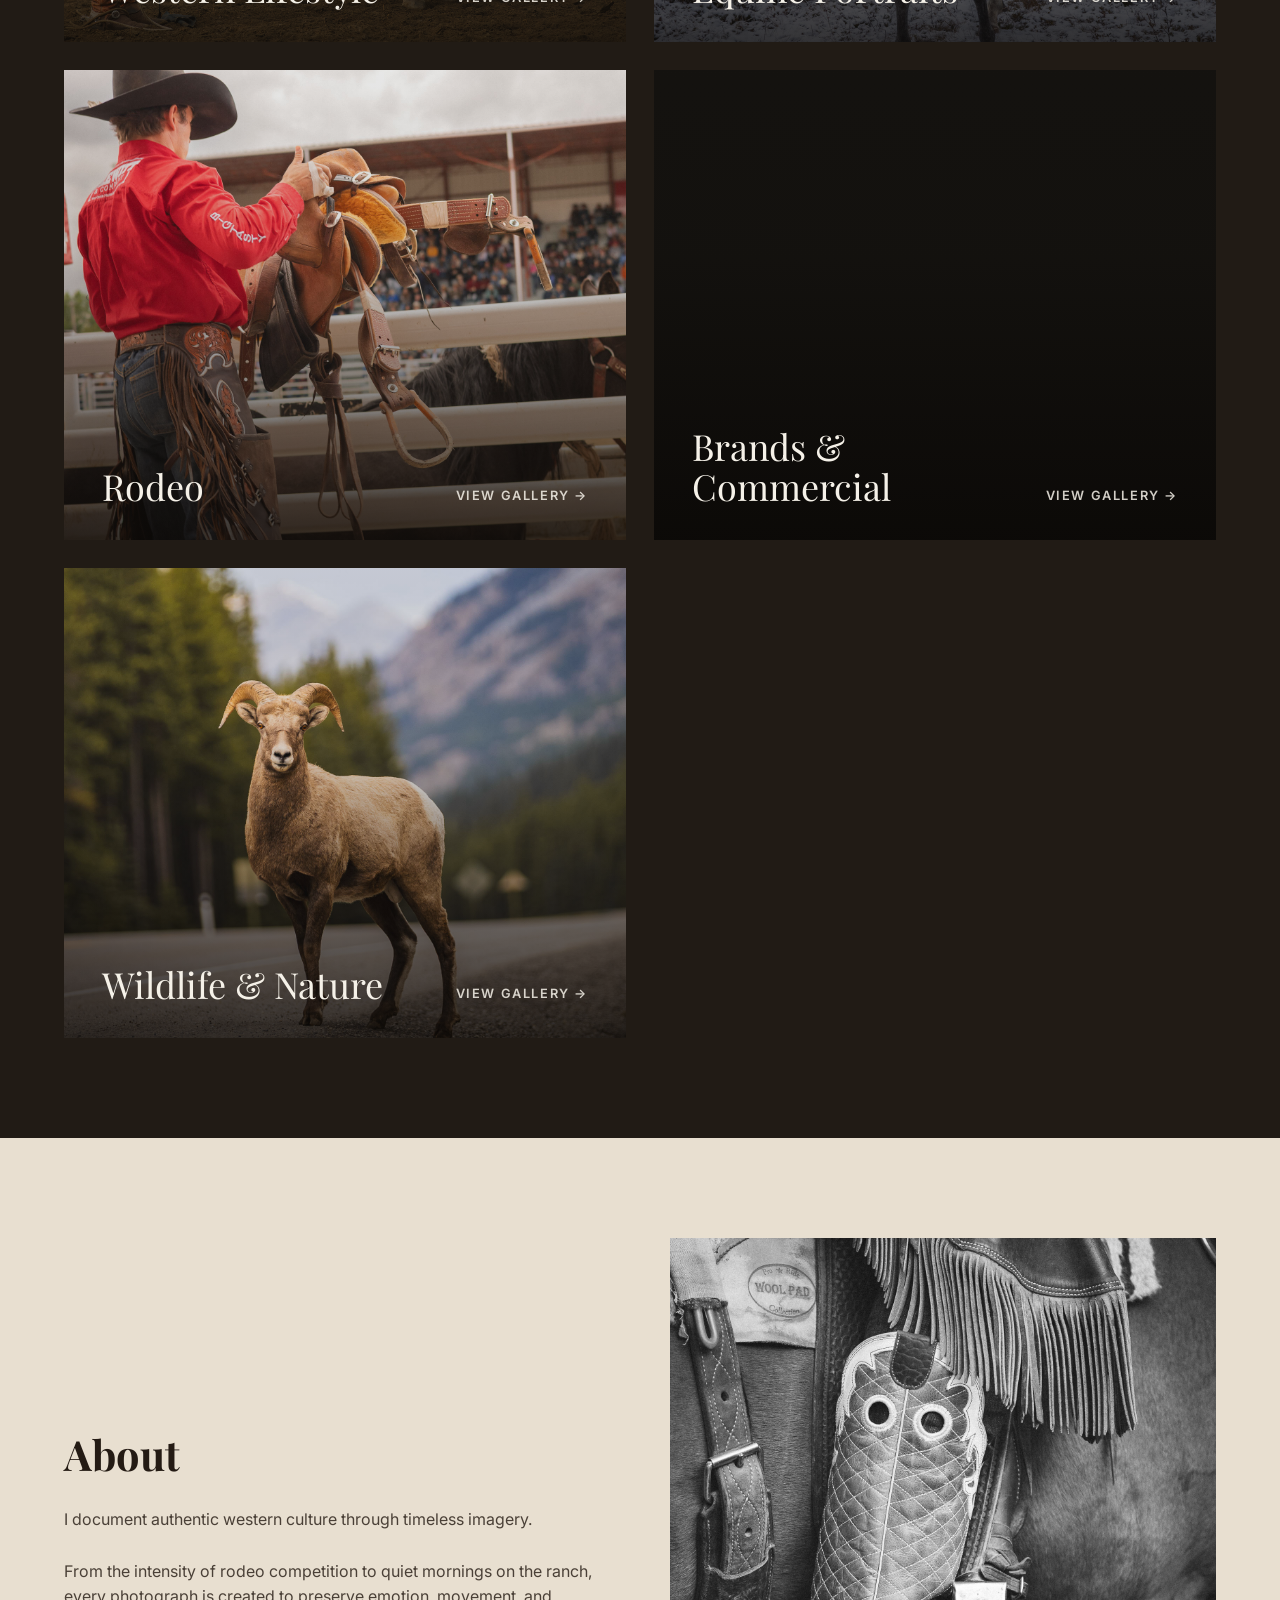
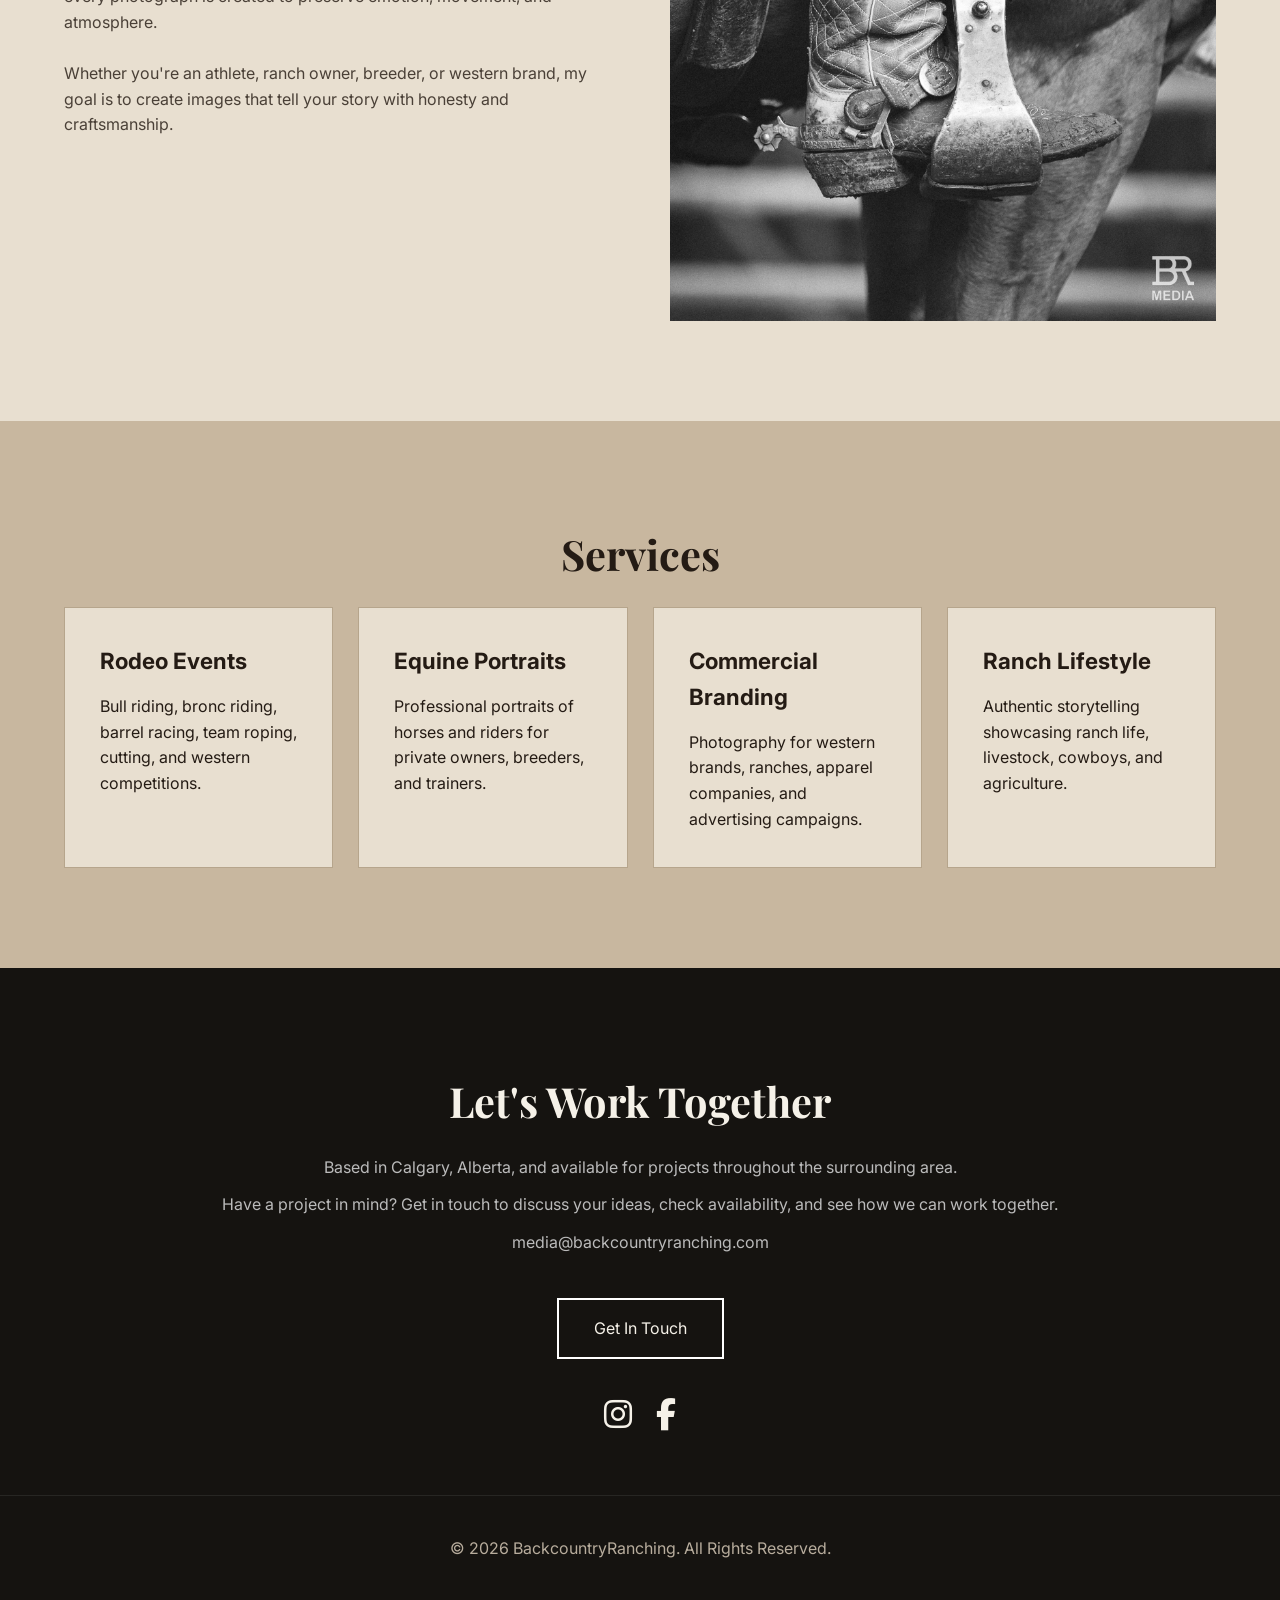
==== commit 90915c82: "Add files via upload" ====
--- a/index.html
+++ b/index.html
@@ -71,7 +71,7 @@
                 </a>
 
             <a class="portfolio-category" href="portfolio-portraits.html" aria-label="View the Equine Portraits portfolio">
-                <img src="images/IMG_3739.jpg" alt="Equine portrait photography" loading="lazy" decoding="async">
+                <img src="images/IMG_3712.jpg" alt="Equine portrait photography" loading="lazy" decoding="async">
                 <span class="portfolio-category-overlay"></span>
                 <span class="portfolio-category-content">
                     <span class="portfolio-category-title">Equine Portraits</span>
--- a/style.css
+++ b/style.css
@@ -63,7 +63,7 @@
 .portfolio-hero h1{font-size:4.5rem;margin-bottom:12px;}
 .portfolio-hero p{max-width:650px;margin:0 auto;font-size:1.05rem;}
 .lifestyle-hero{background-position:center 30%;}
-.portraits-hero{background-position:center 33%;}
+.portraits-hero{background-position:center 28%;}
 .rodeo-hero{background-position:center 32%;}
 .brands-hero{background-position:center 45%;}
 .wildlife-hero{background-position:center 40%;}
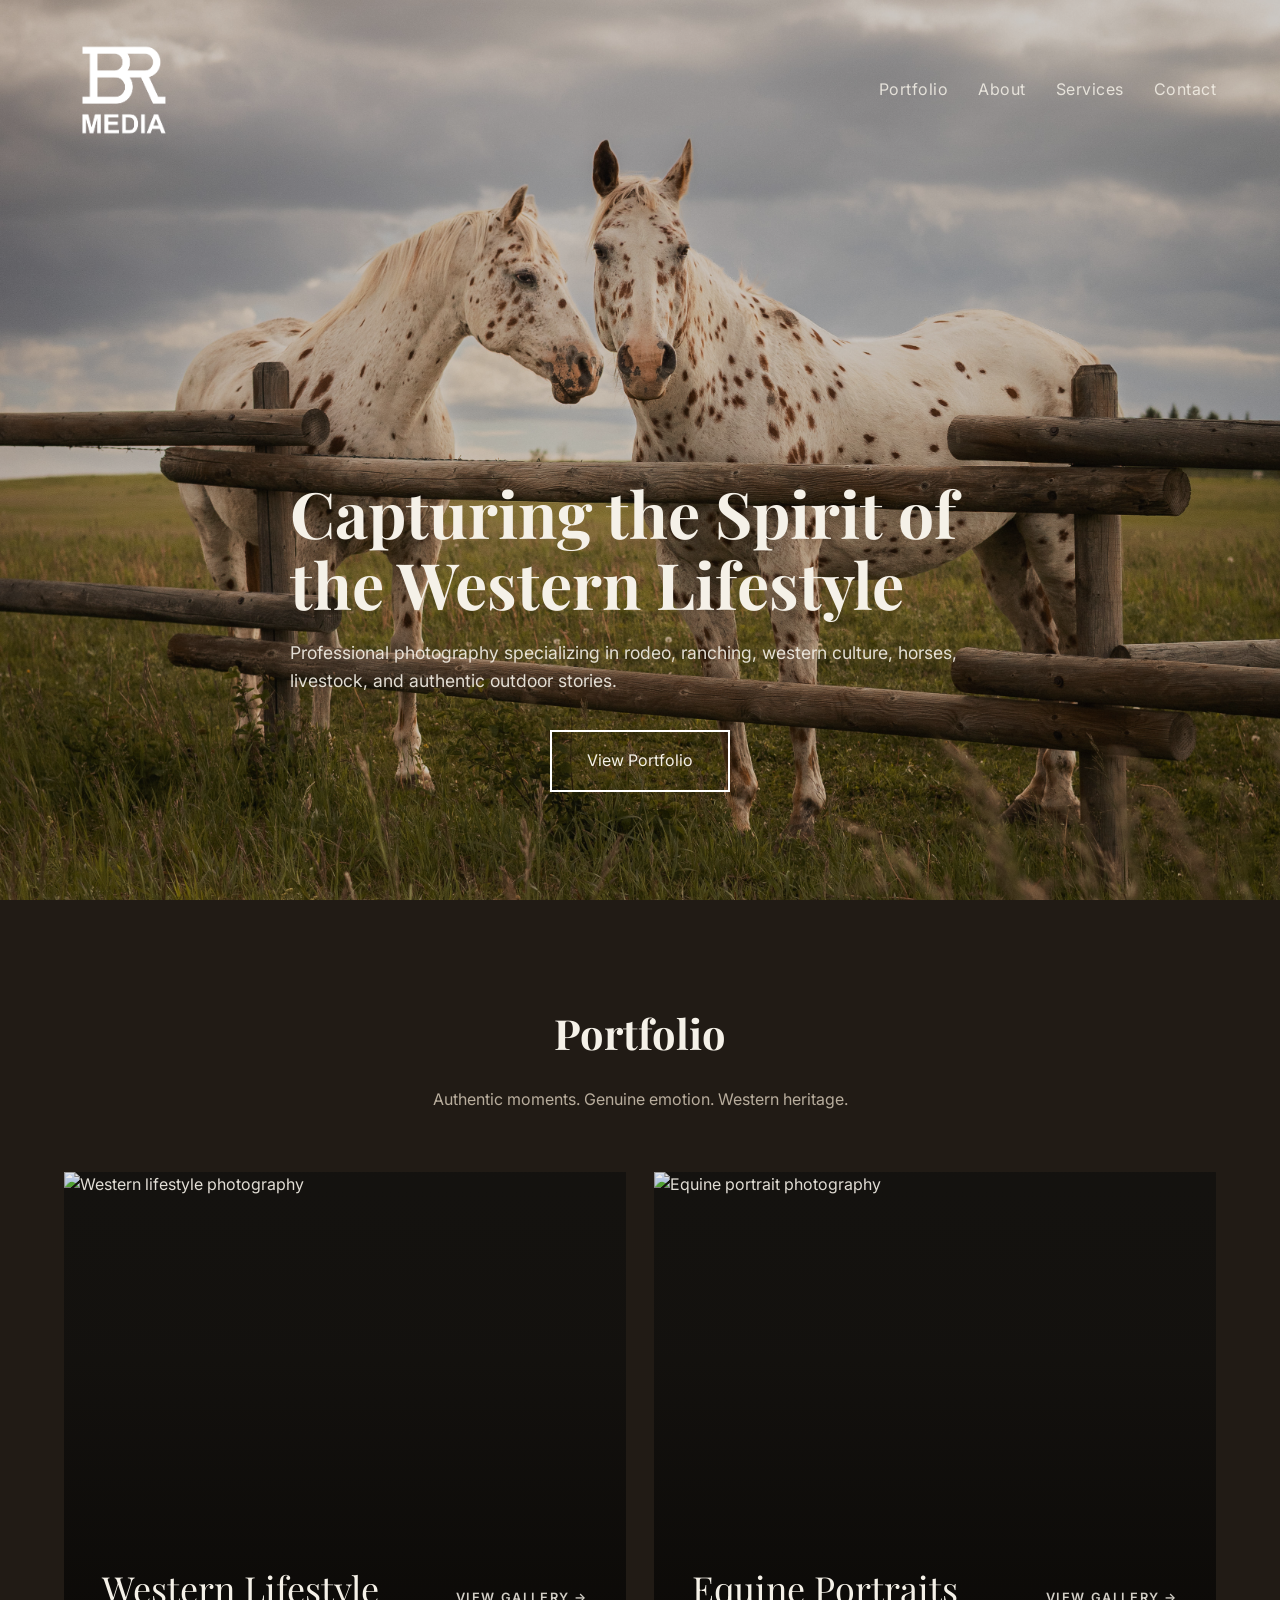
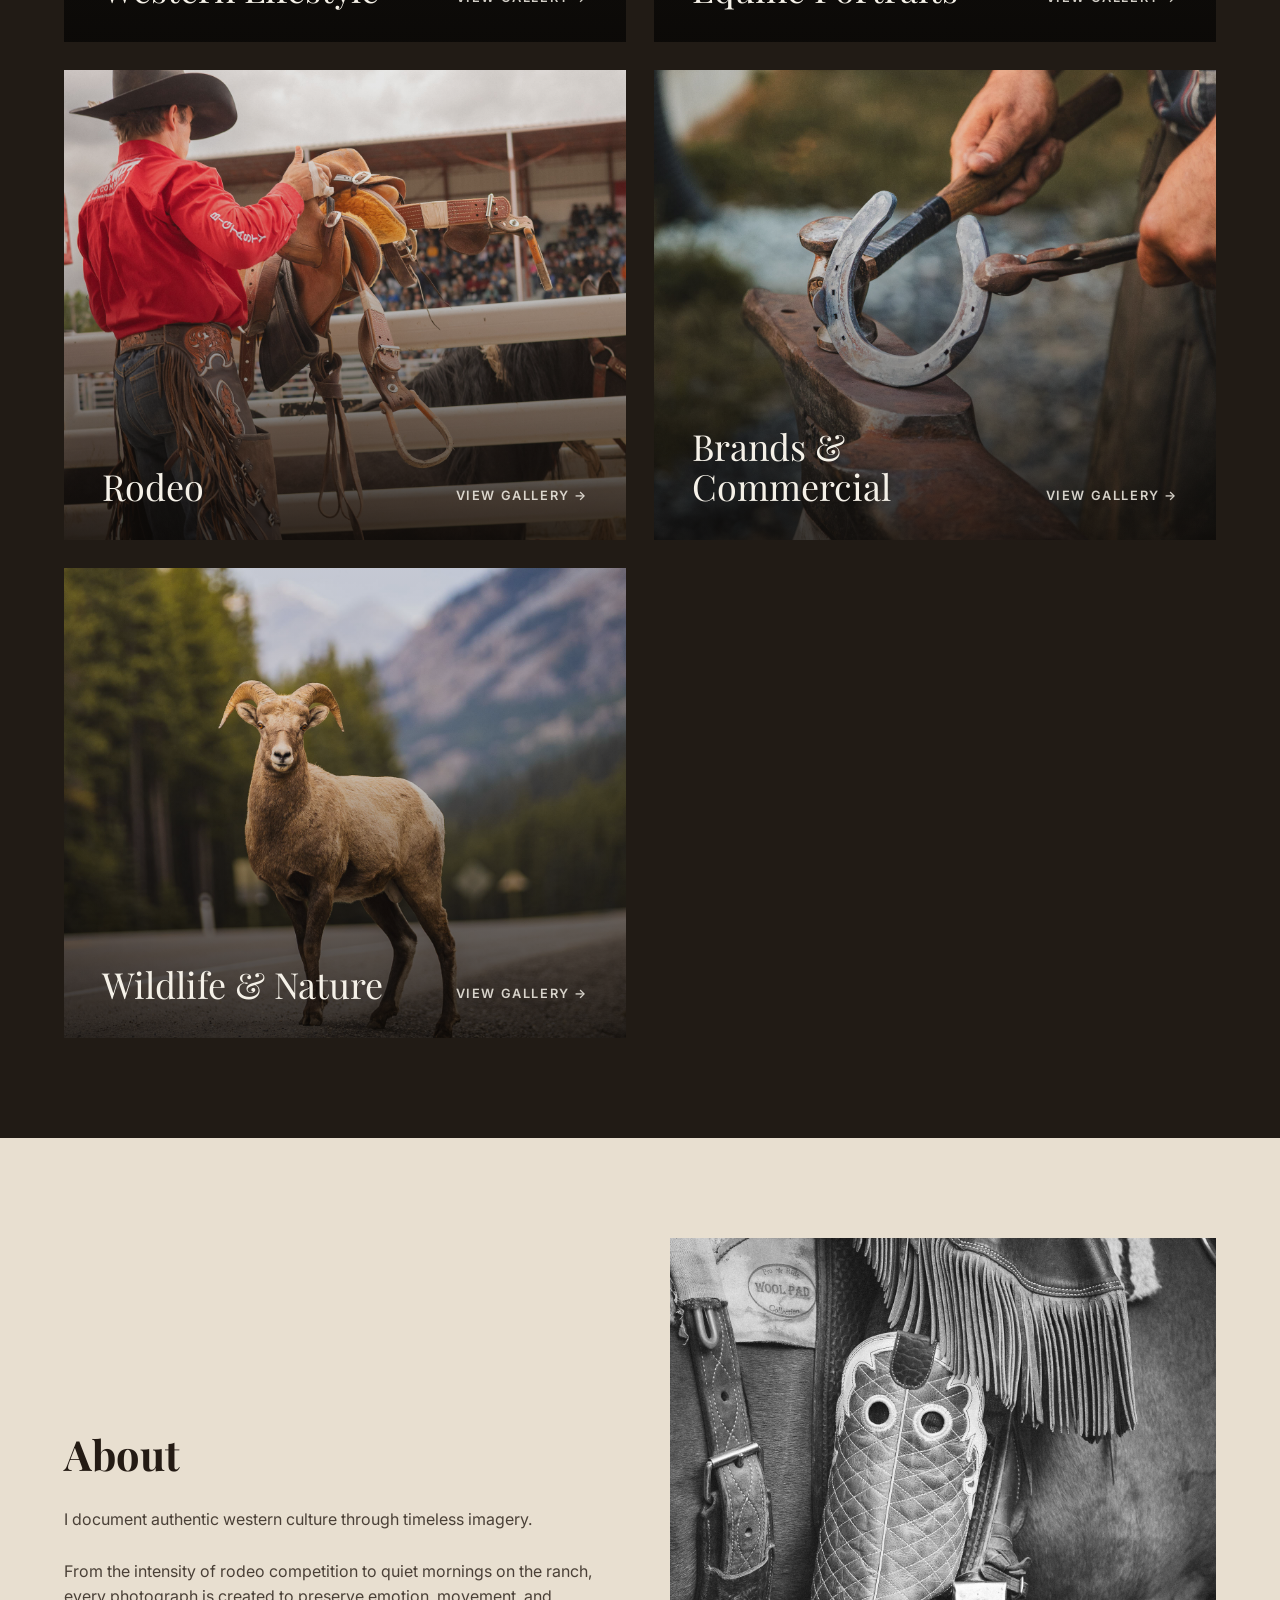
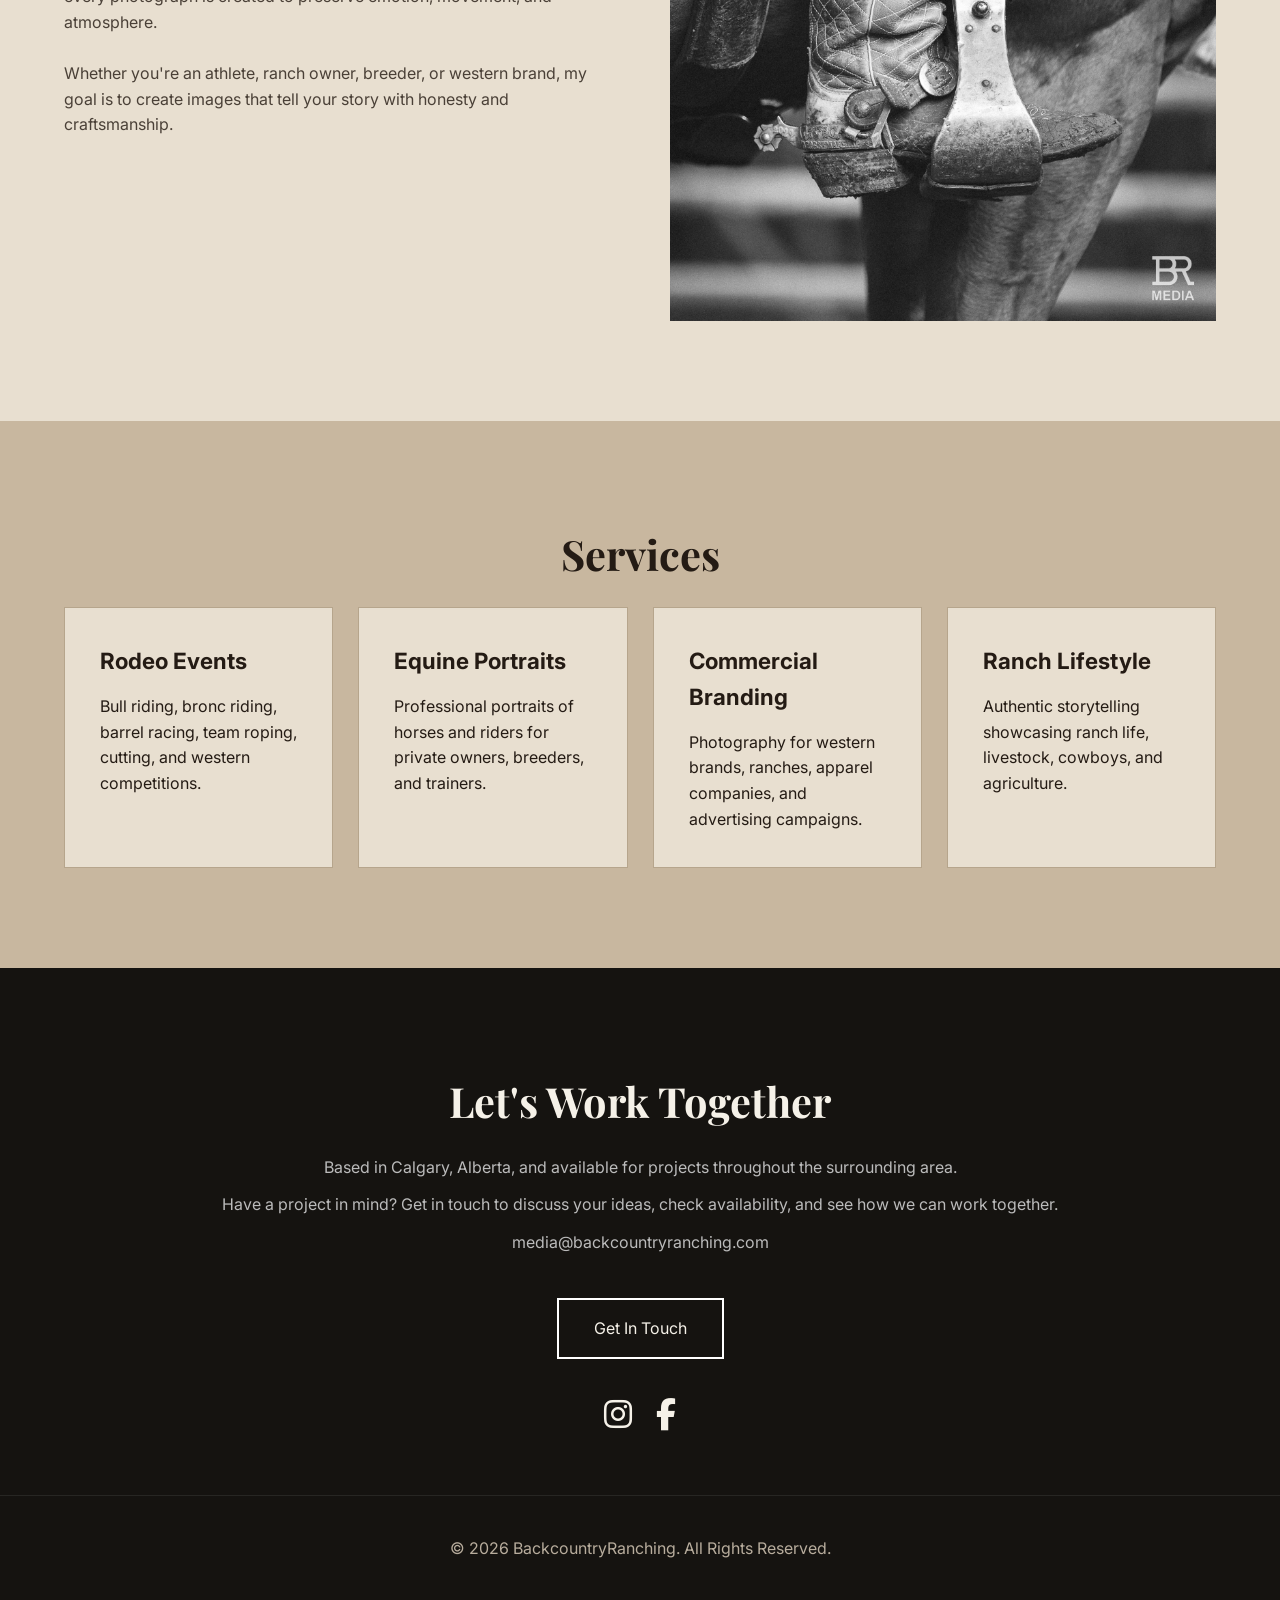
==== commit 6030a9e0: "Add files via upload" ====
--- a/index.html
+++ b/index.html
@@ -62,7 +62,7 @@
 
         <div class="portfolio-categories">
             <a class="portfolio-category" href="portfolio-lifestyle.html" aria-label="View the Western Lifestyle portfolio">
-                    <img src="images/lifestyle-hero.jpg" alt="Western lifestyle photography" loading="lazy" decoding="async">
+                    <img src="images/index-lifestyle-hero.jpg" alt="Western lifestyle photography" loading="lazy" decoding="async">
                     <span class="portfolio-category-overlay"></span>
                     <span class="portfolio-category-content">
                         <span class="portfolio-category-title">Western Lifestyle</span>
@@ -71,7 +71,7 @@
                 </a>
 
             <a class="portfolio-category" href="portfolio-portraits.html" aria-label="View the Equine Portraits portfolio">
-                <img src="images/IMG_3712.jpg" alt="Equine portrait photography" loading="lazy" decoding="async">
+                <img src="images/index-portrait-hero.jpg" alt="Equine portrait photography" loading="lazy" decoding="async">
                 <span class="portfolio-category-overlay"></span>
                 <span class="portfolio-category-content">
                     <span class="portfolio-category-title">Equine Portraits</span>
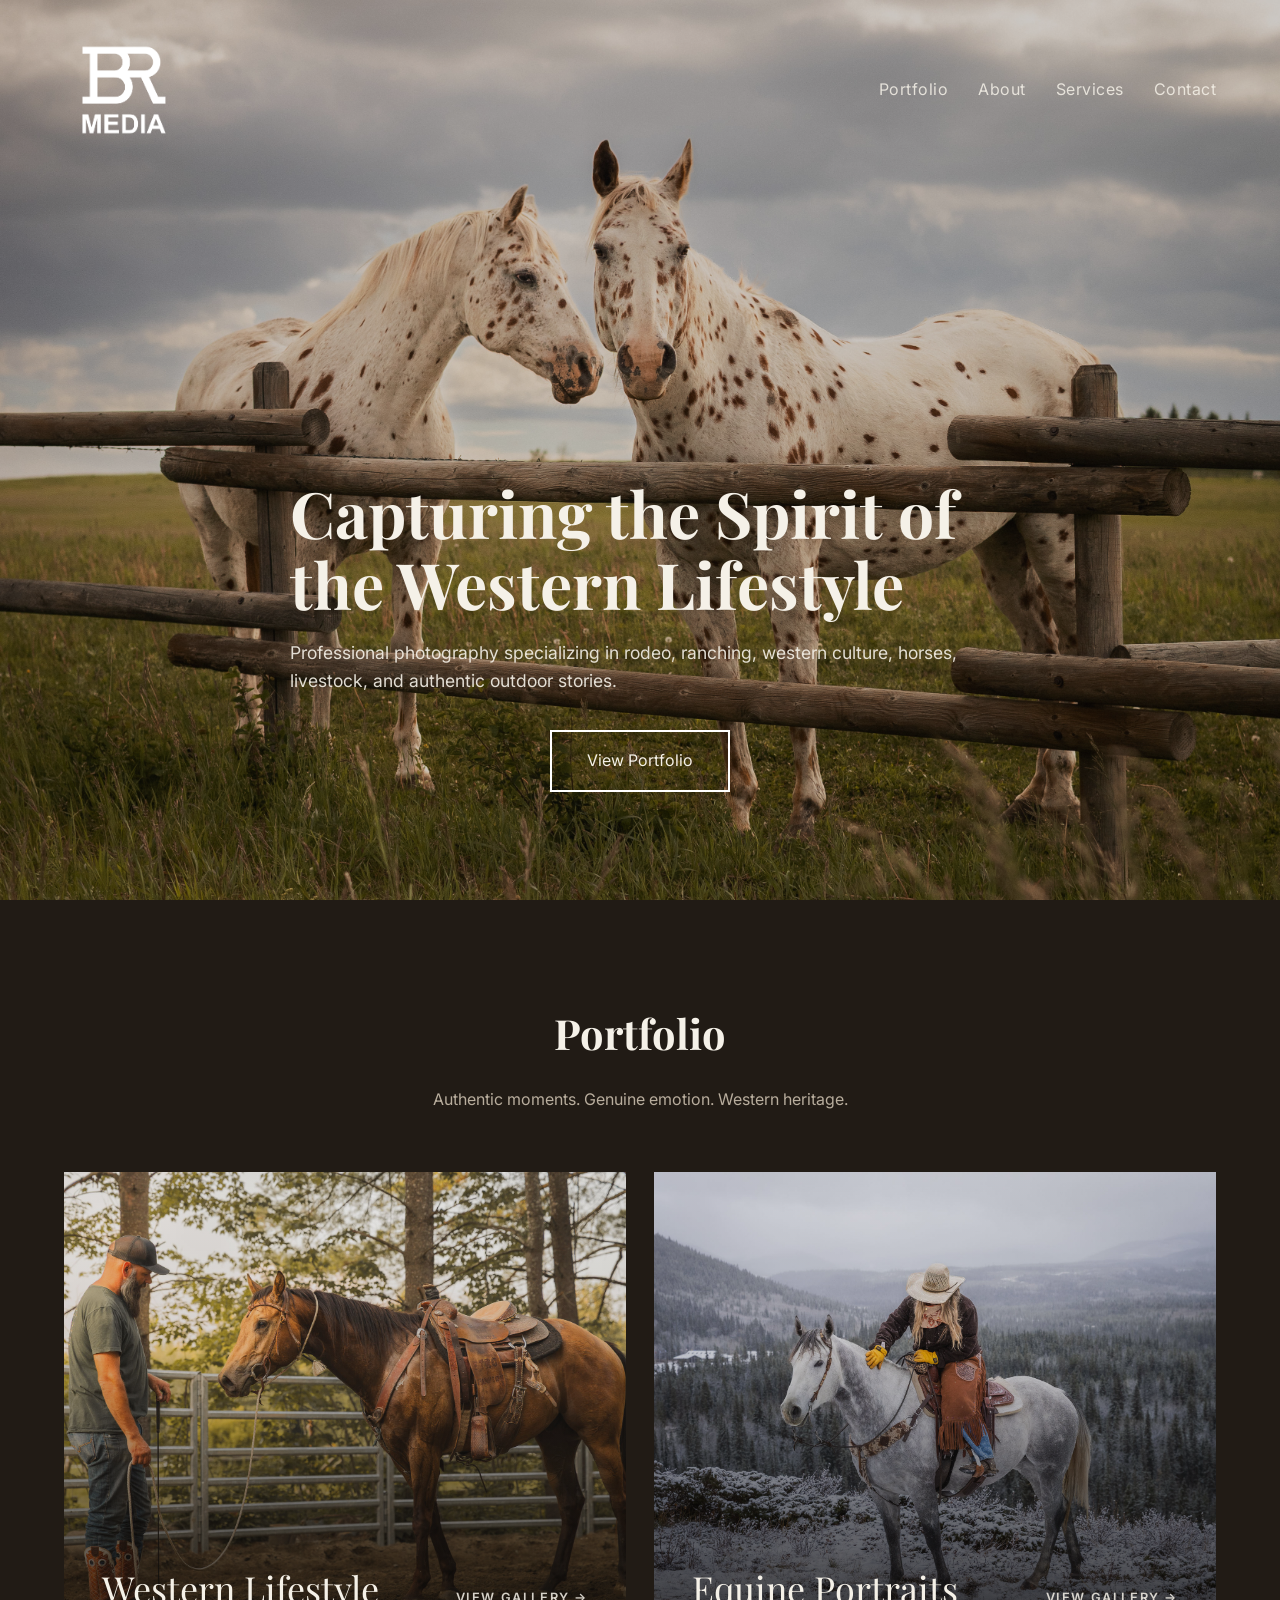
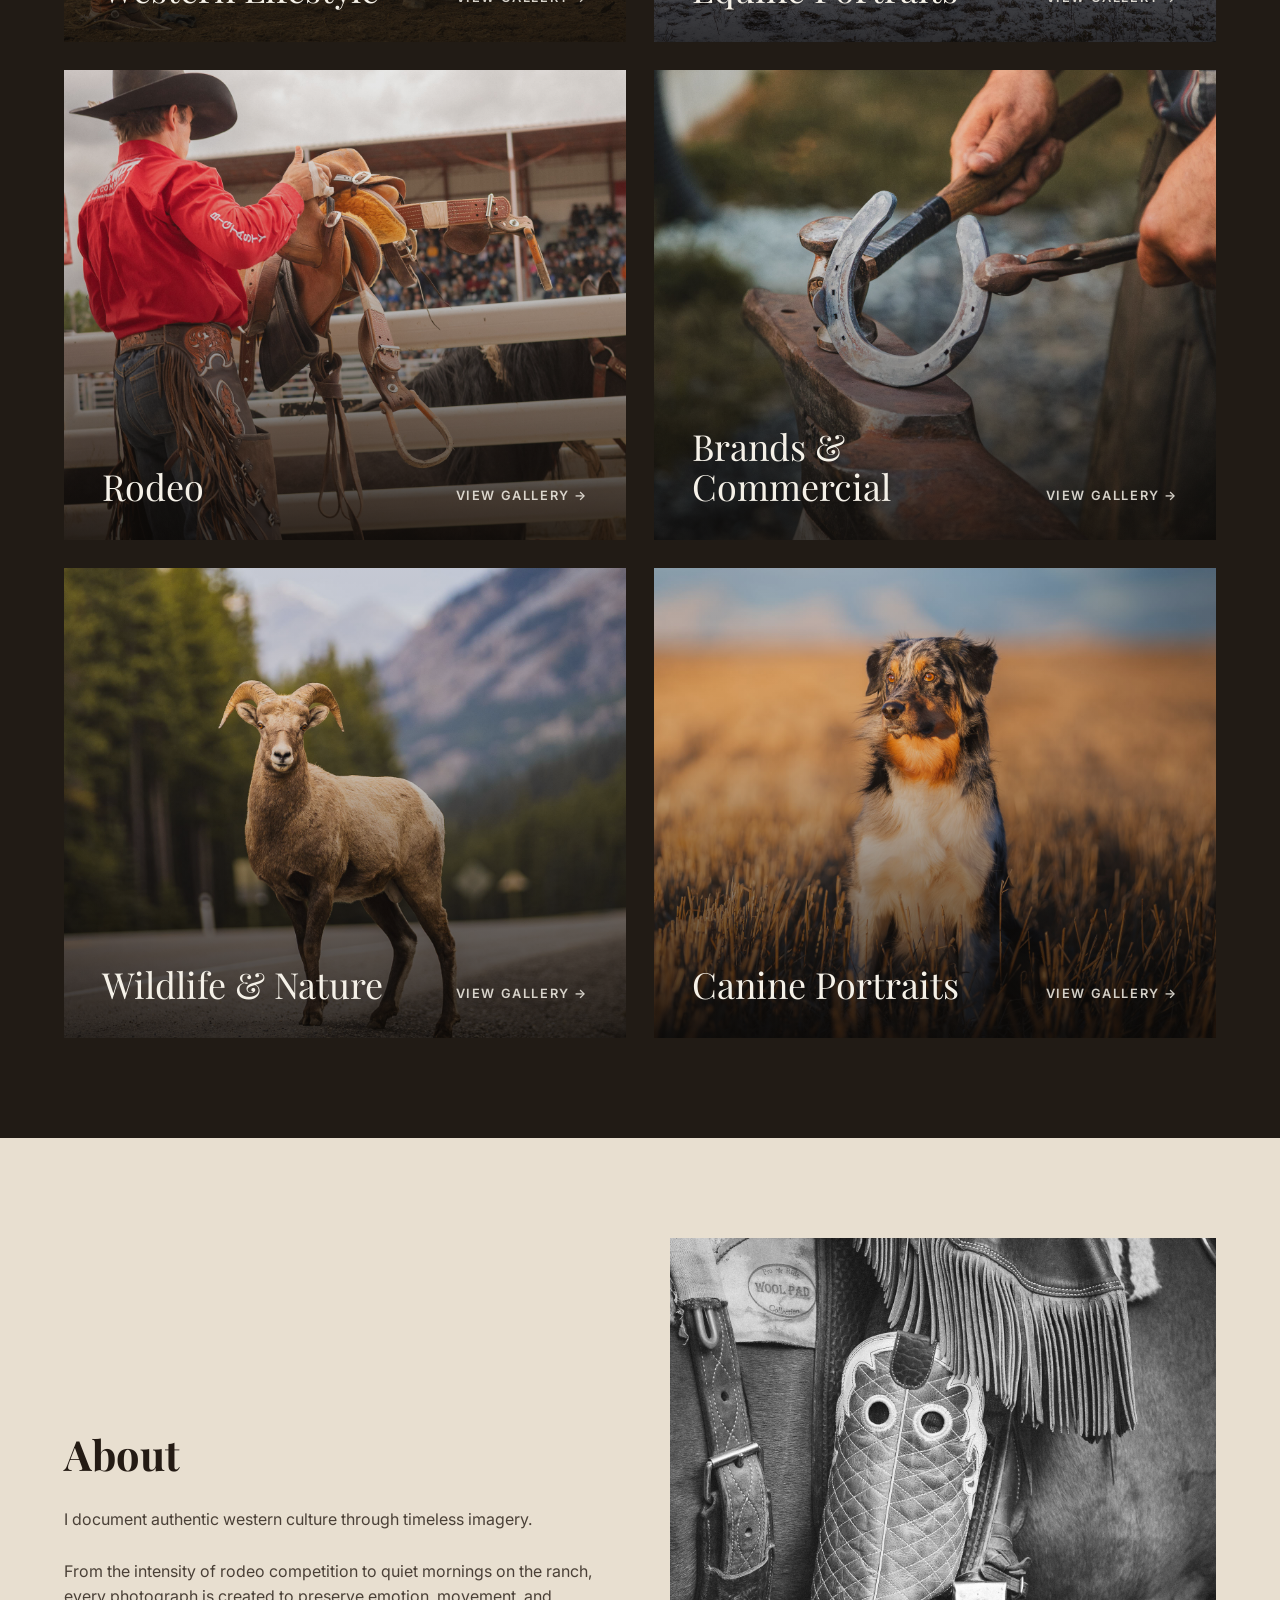
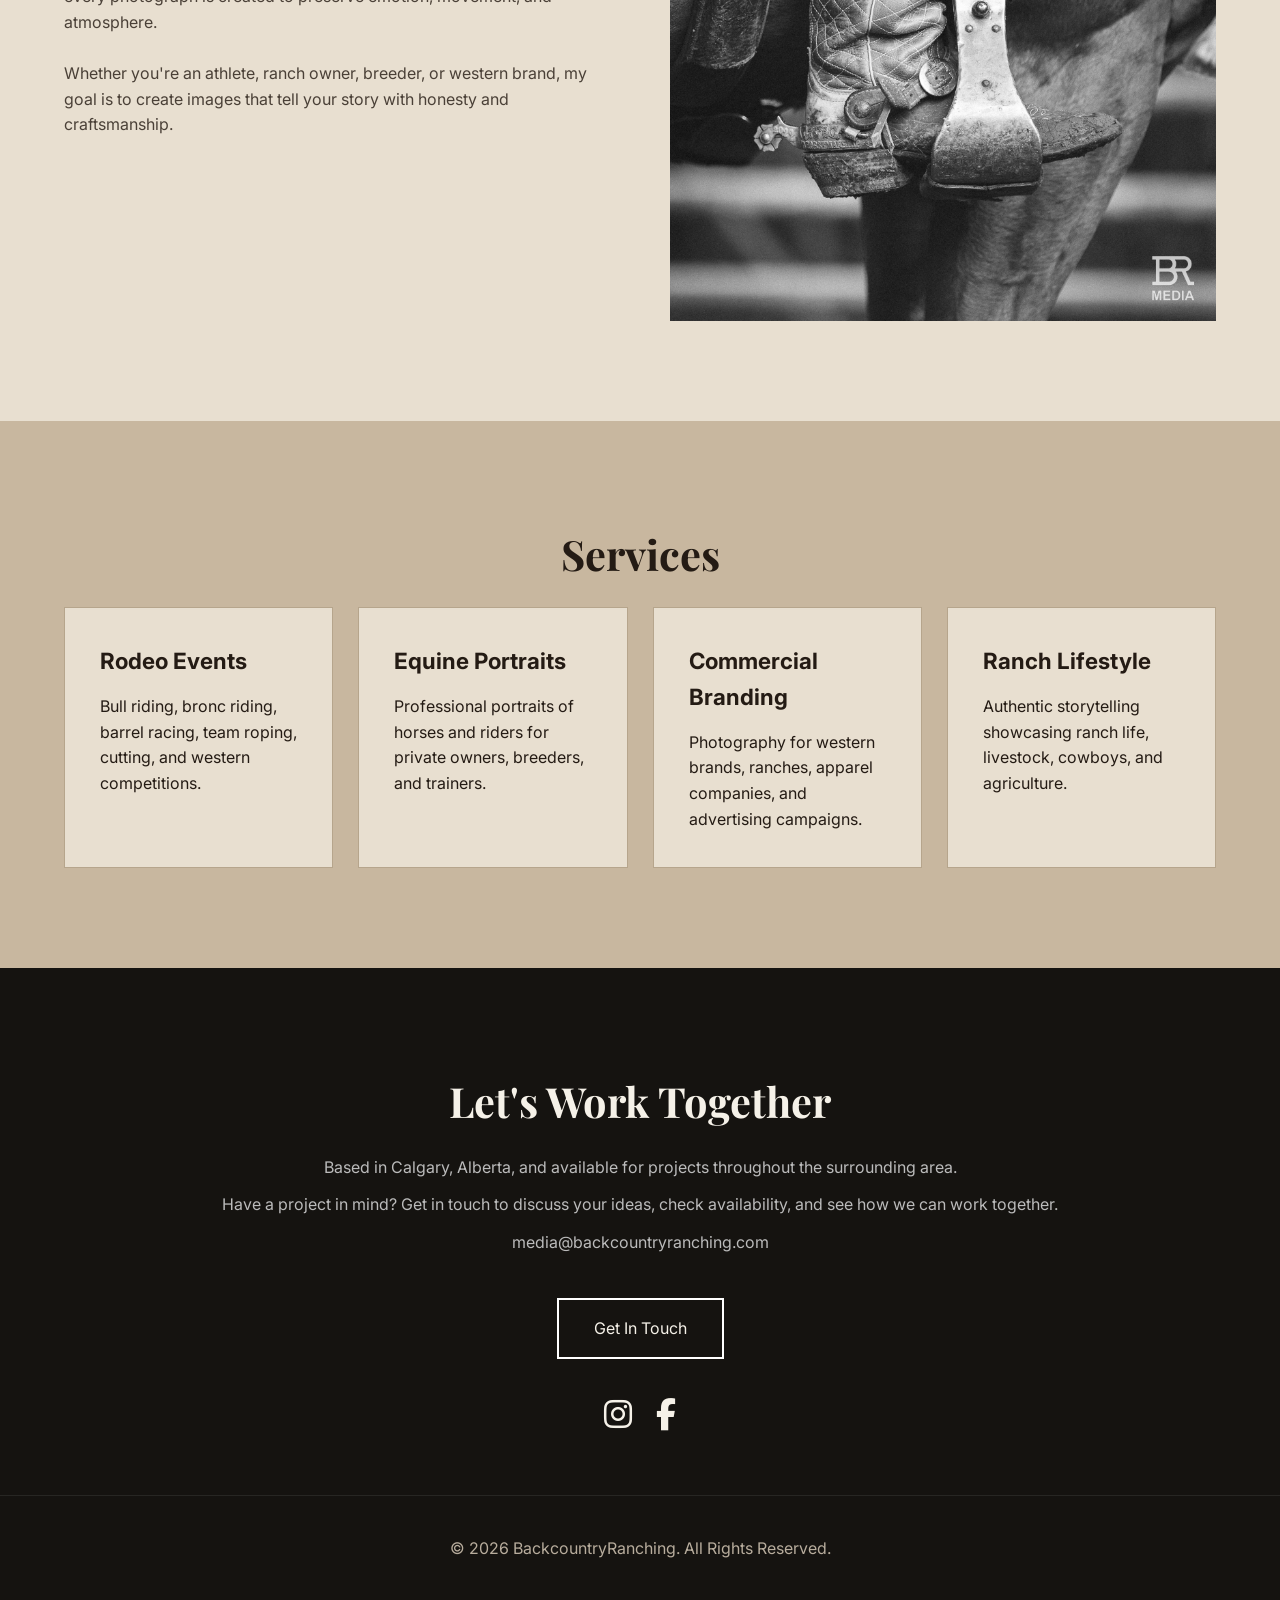
==== commit aed52e3b: "Add files via upload" ====
--- a/index.html
+++ b/index.html
@@ -71,7 +71,7 @@
                 </a>
 
             <a class="portfolio-category" href="portfolio-portraits.html" aria-label="View the Equine Portraits portfolio">
-                <img src="images/index-portrait-hero.jpg" alt="Equine portrait photography" loading="lazy" decoding="async">
+                <img src="images/index-portrait-hero.jpg" alt="Equine portraits photography" loading="lazy" decoding="async">
                 <span class="portfolio-category-overlay"></span>
                 <span class="portfolio-category-content">
                     <span class="portfolio-category-title">Equine Portraits</span>
@@ -102,6 +102,15 @@
                 <span class="portfolio-category-overlay"></span>
                 <span class="portfolio-category-content">
                     <span class="portfolio-category-title">Wildlife &amp; Nature</span>
+                    <span class="portfolio-category-link">View Gallery <span aria-hidden="true">→</span></span>
+                </span>
+            </a>
+
+            <a class="portfolio-category" href="portfolio-canine.html" aria-label="View the Wildlife & Nature portfolio">
+                <img src="images/IMG_3781.jpg" alt="Canine portraits photography " loading="lazy" decoding="async">
+                <span class="portfolio-category-overlay"></span>
+                <span class="portfolio-category-content">
+                    <span class="portfolio-category-title">Canine Portraits</span>
                     <span class="portfolio-category-link">View Gallery <span aria-hidden="true">→</span></span>
                 </span>
             </a>
--- a/style.css
+++ b/style.css
@@ -67,6 +67,7 @@
 .rodeo-hero{background-position:center 32%;}
 .brands-hero{background-position:center 45%;}
 .wildlife-hero{background-position:center 40%;}
+.canine-hero{background-position:center 35%;}
 
 /* SECTIONS */
 section{padding:100px 0;scroll-margin-top:95px;}
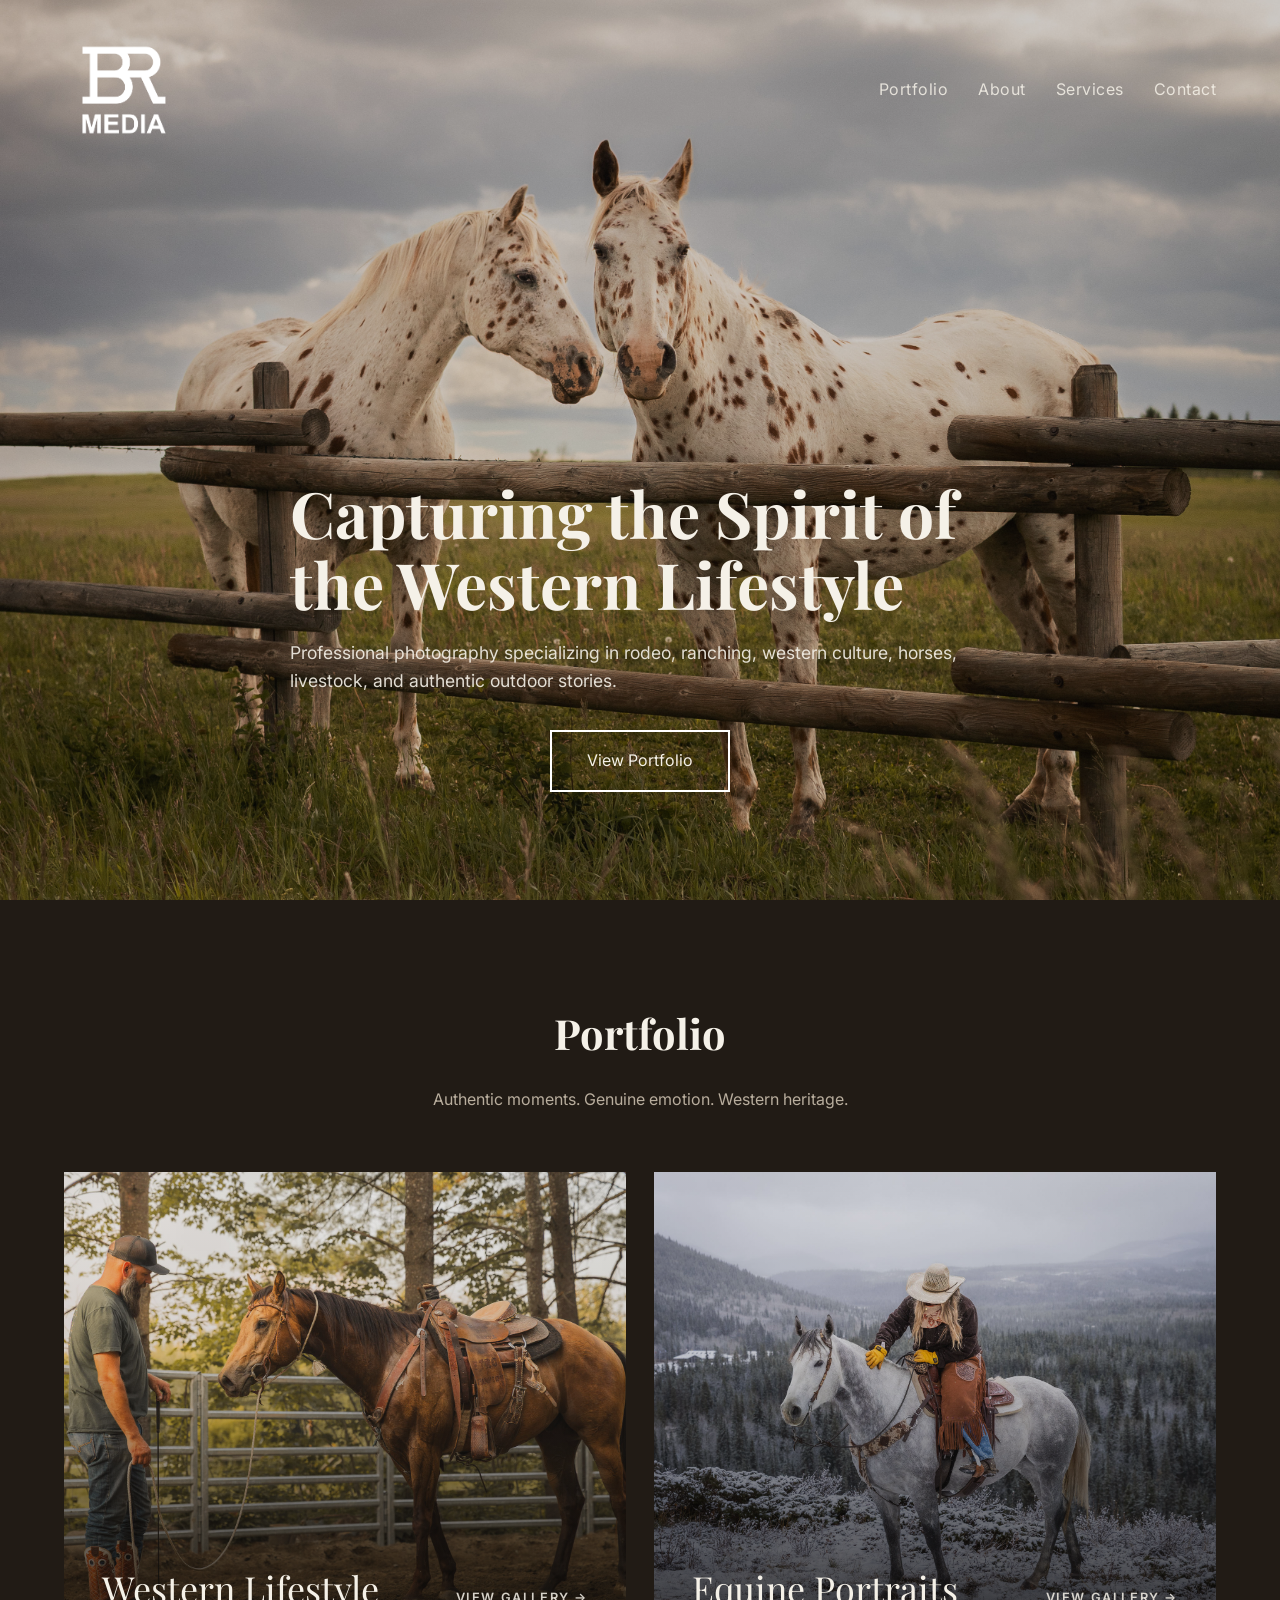
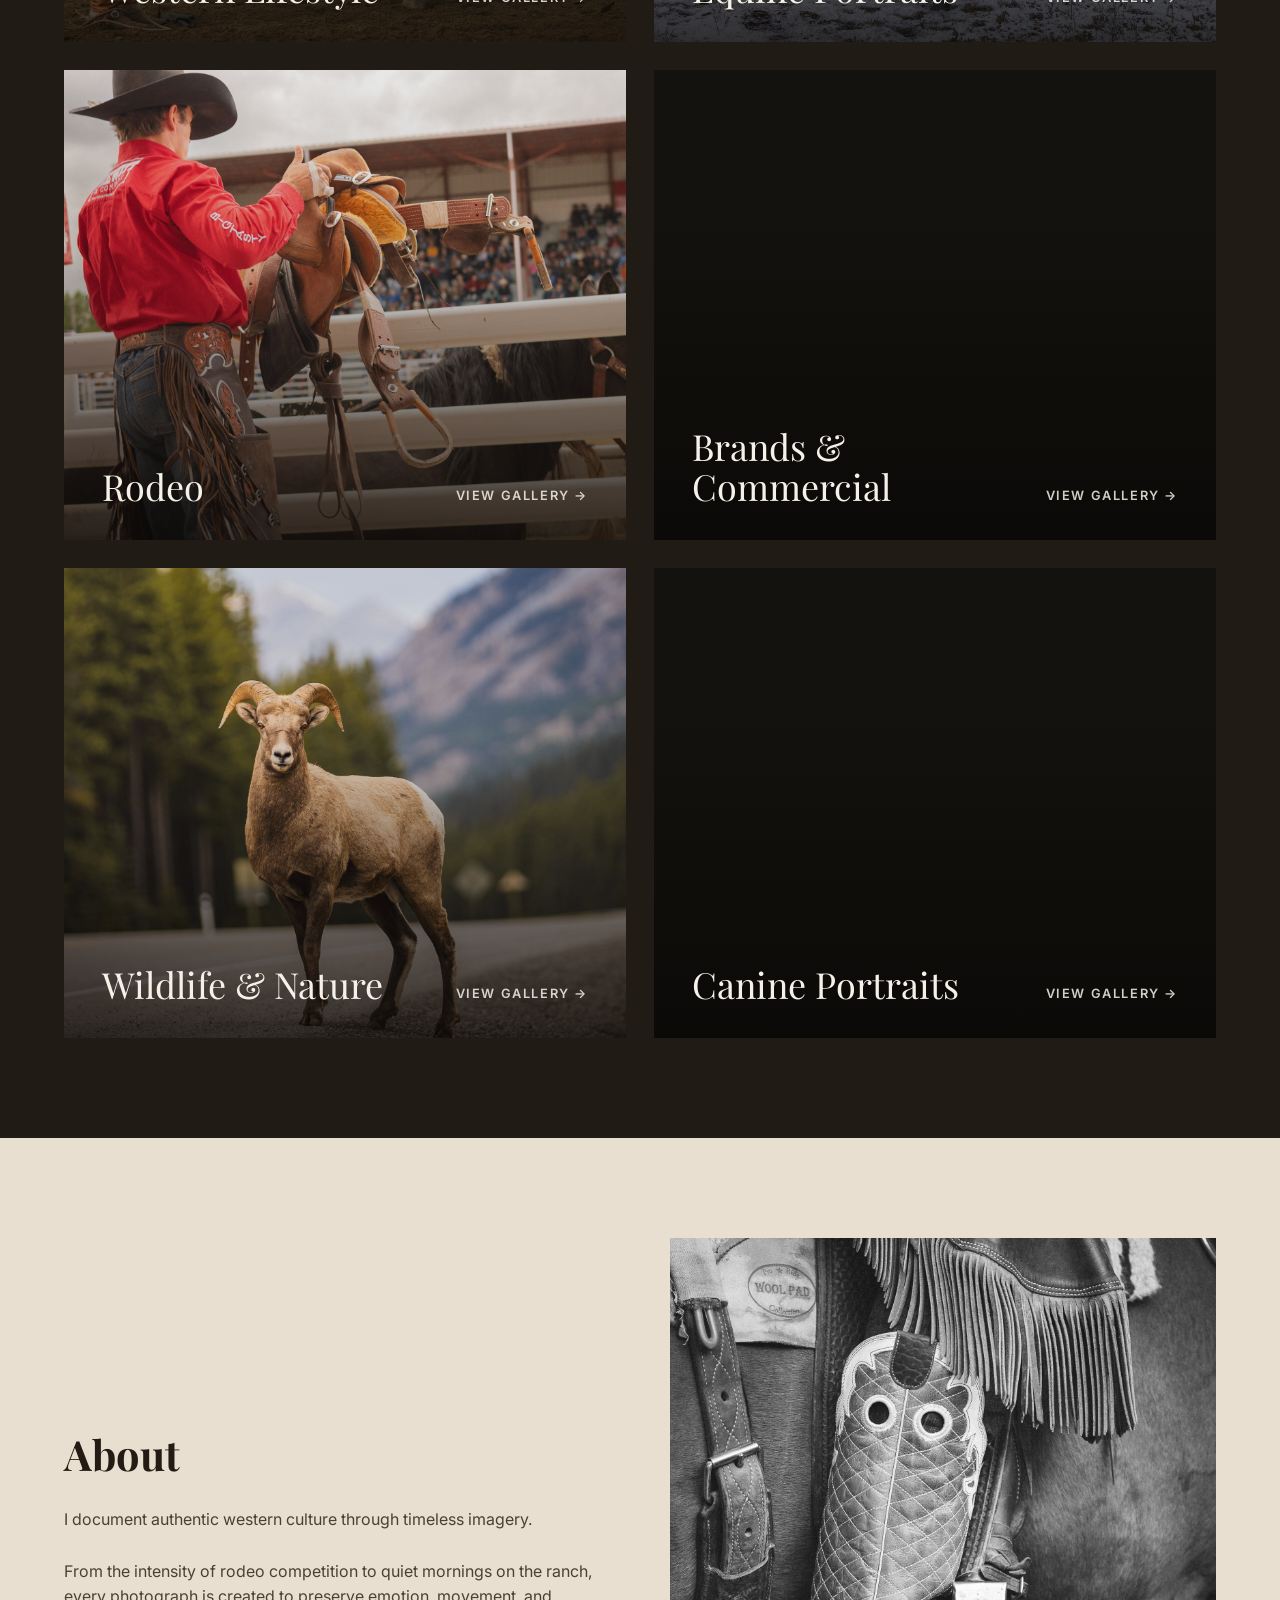
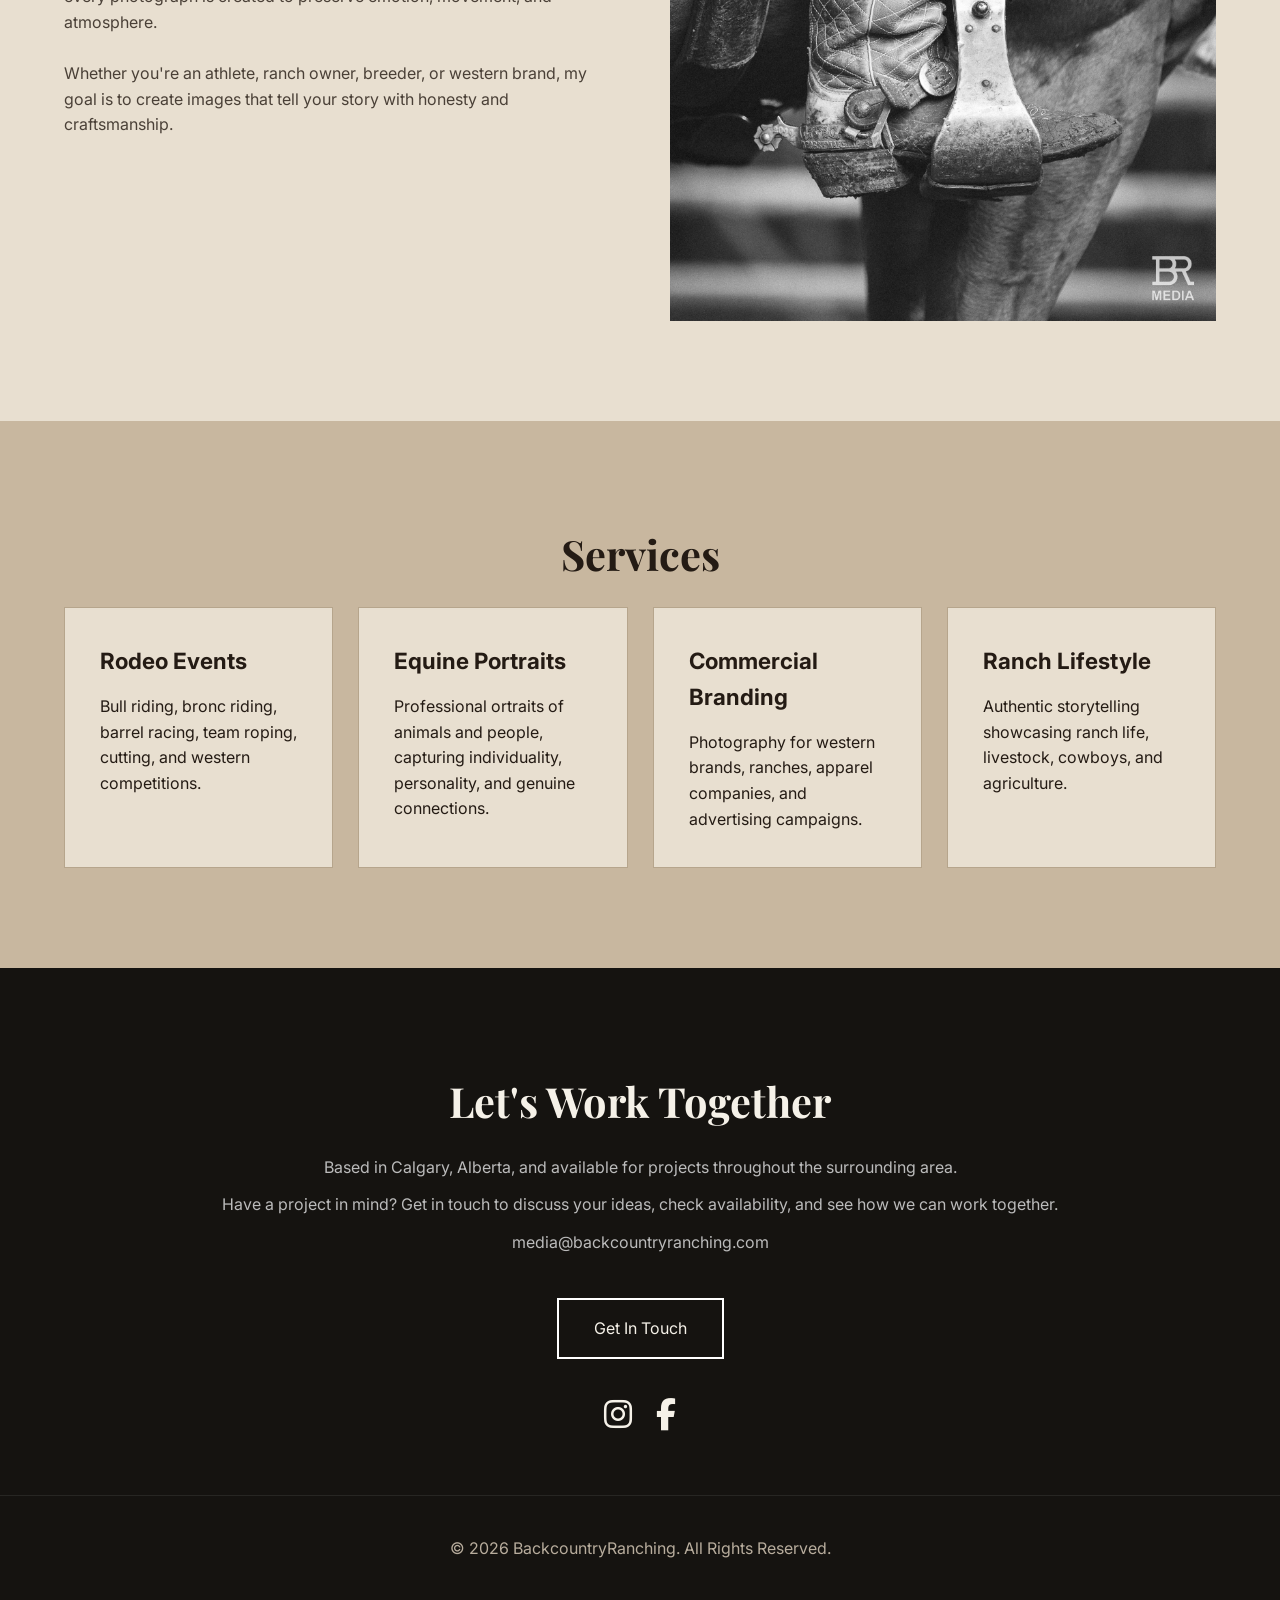
==== commit 8818c919: "Add files via upload" ====
--- a/index.html
+++ b/index.html
@@ -135,7 +135,7 @@
         <h2 class="section-title">Services</h2>
         <div class="cards">
             <div class="card"><h3>Rodeo Events</h3><p>Bull riding, bronc riding, barrel racing, team roping, cutting, and western competitions.</p></div>
-            <div class="card"><h3>Equine Portraits</h3><p>Professional portraits of horses and riders for private owners, breeders, and trainers.</p></div>
+            <div class="card"><h3>Equine Portraits</h3><p>Professional ortraits of animals and people, capturing individuality, personality, and genuine connections.</p></div>
             <div class="card"><h3>Commercial Branding</h3><p>Photography for western brands, ranches, apparel companies, and advertising campaigns.</p></div>
             <div class="card"><h3>Ranch Lifestyle</h3><p>Authentic storytelling showcasing ranch life, livestock, cowboys, and agriculture.</p></div>
         </div>
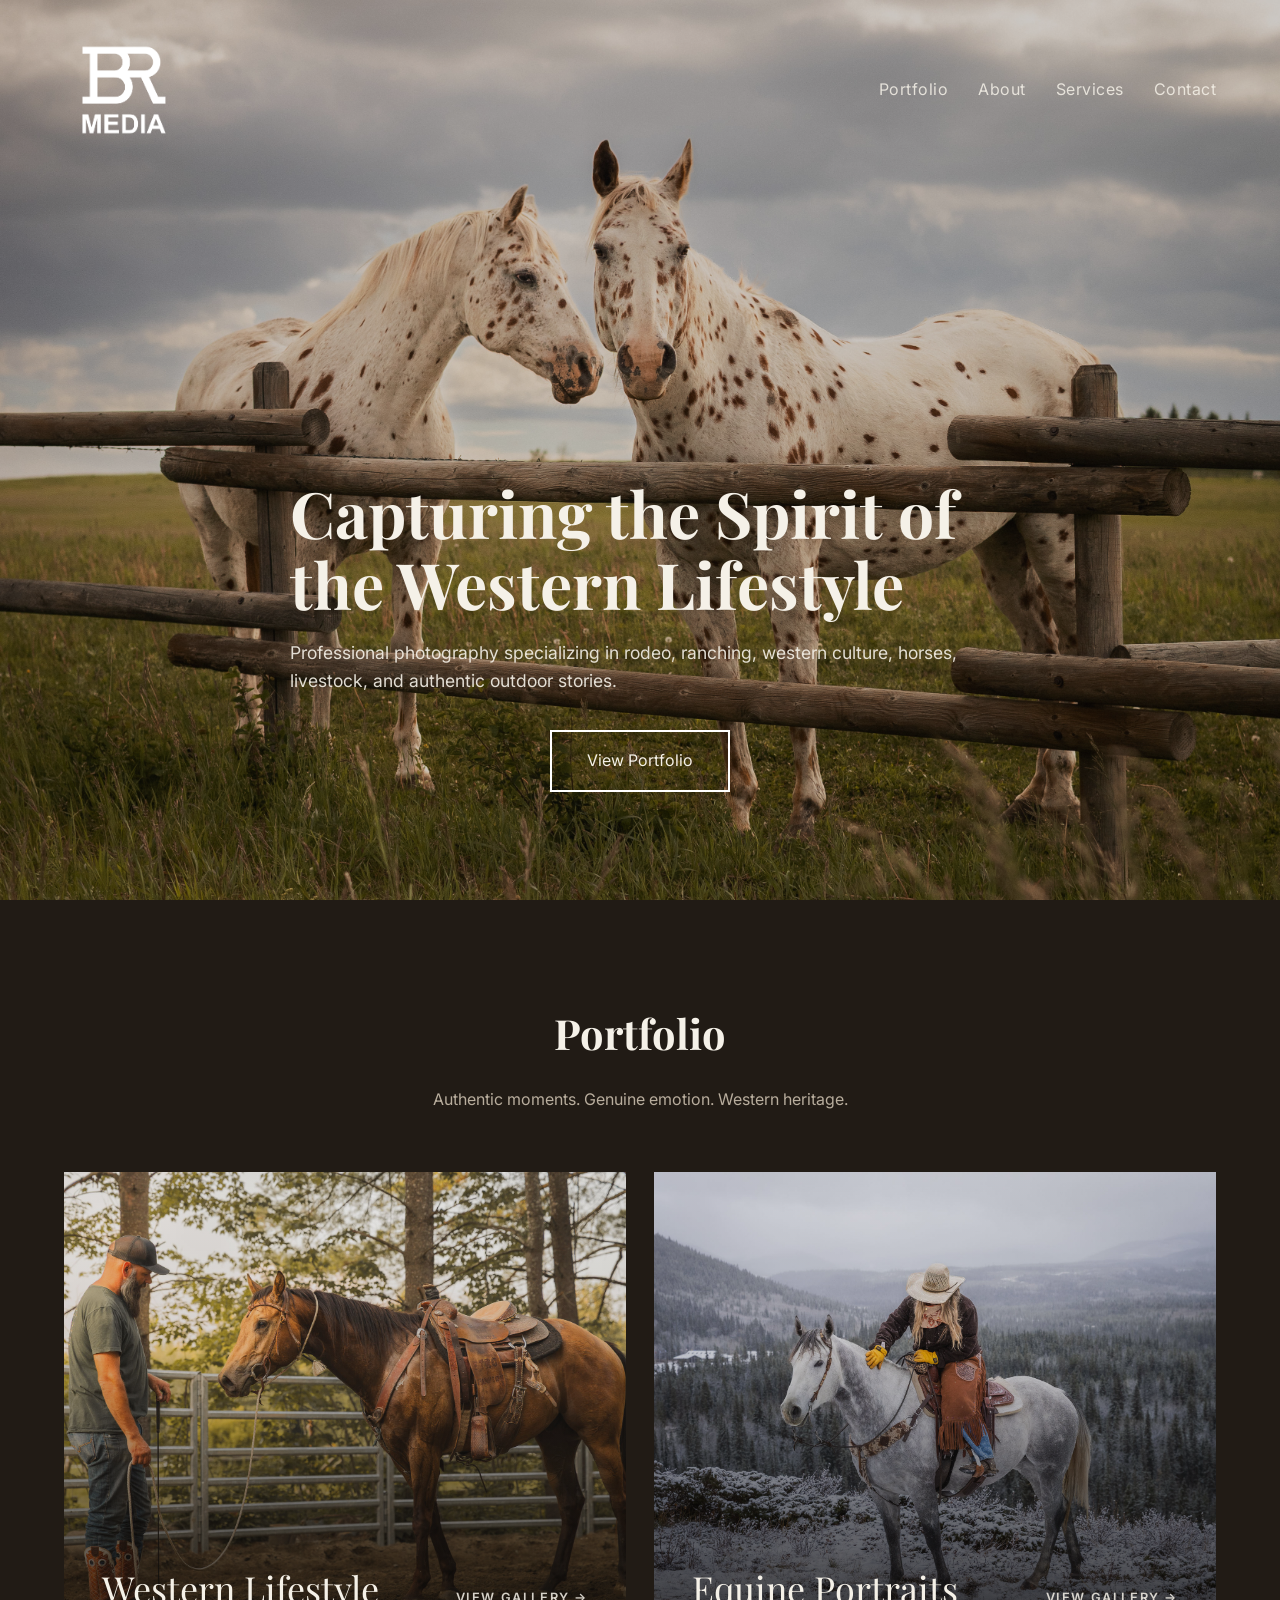
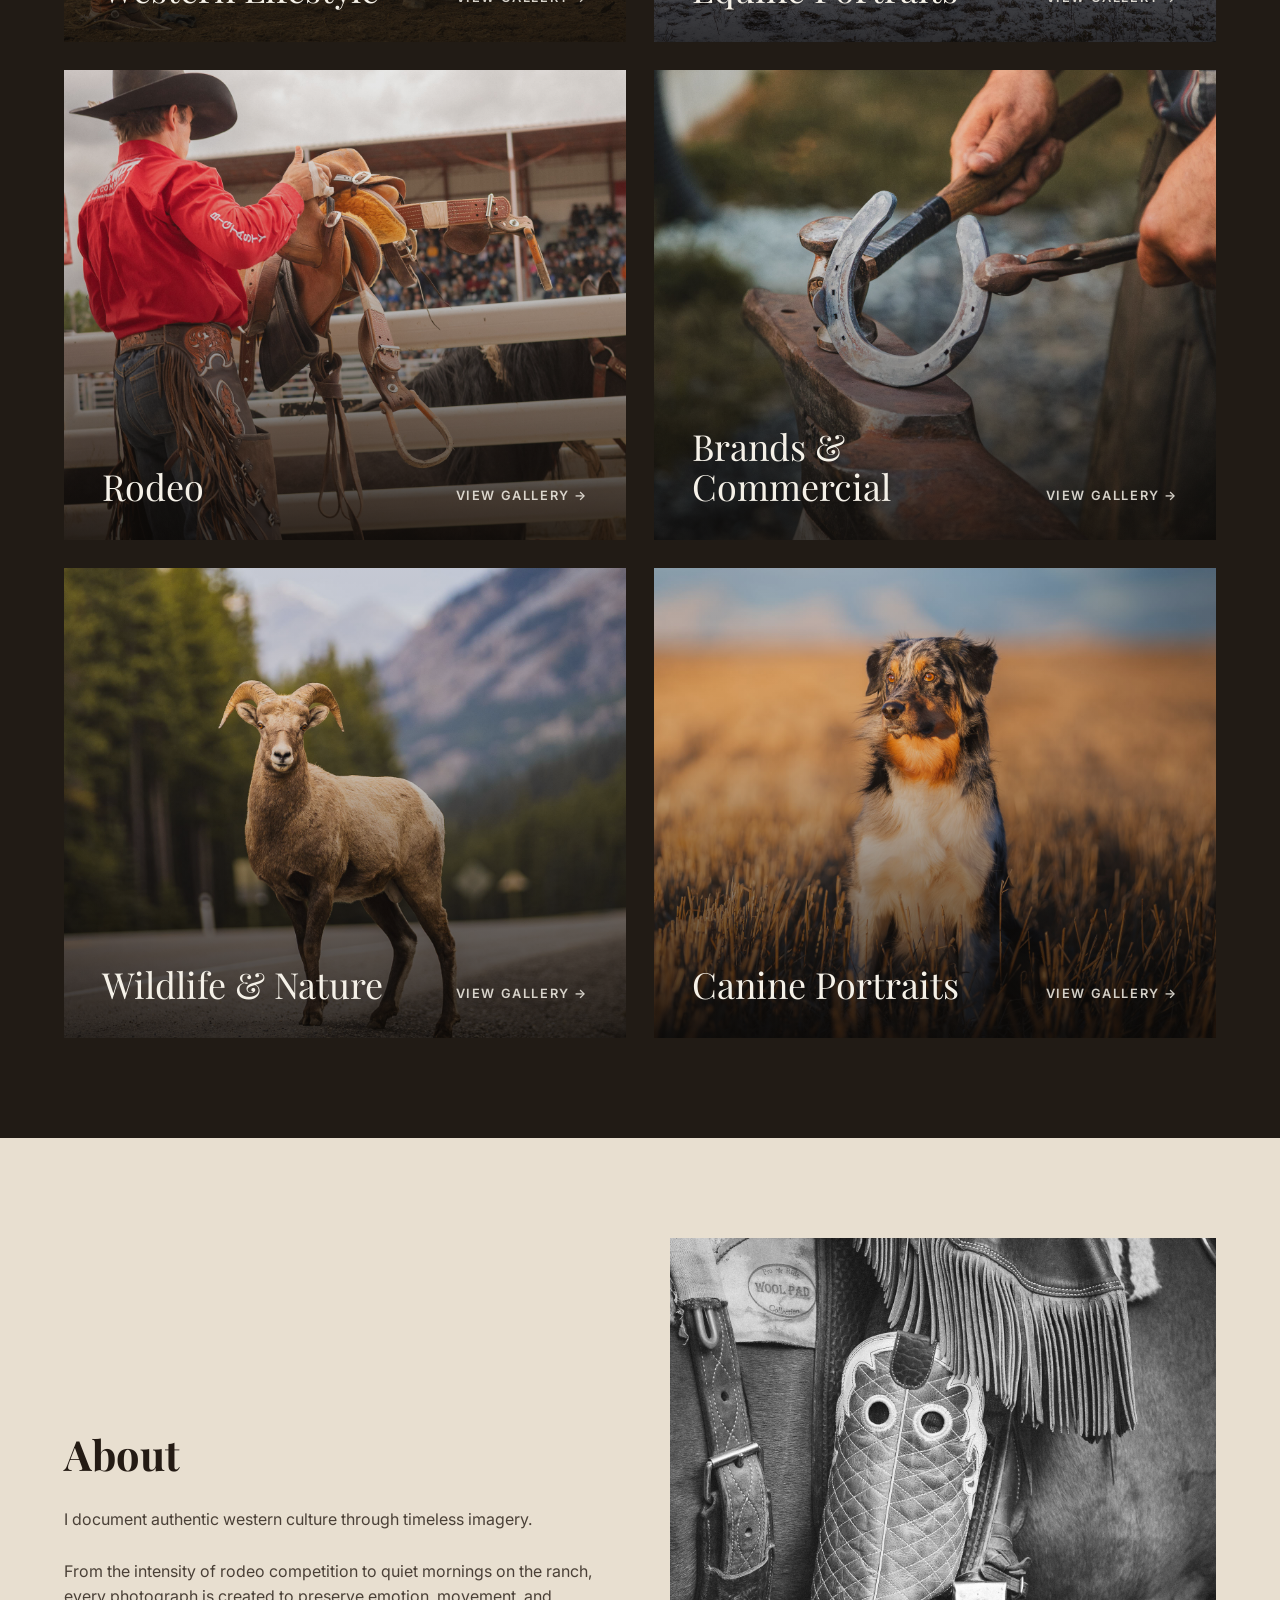
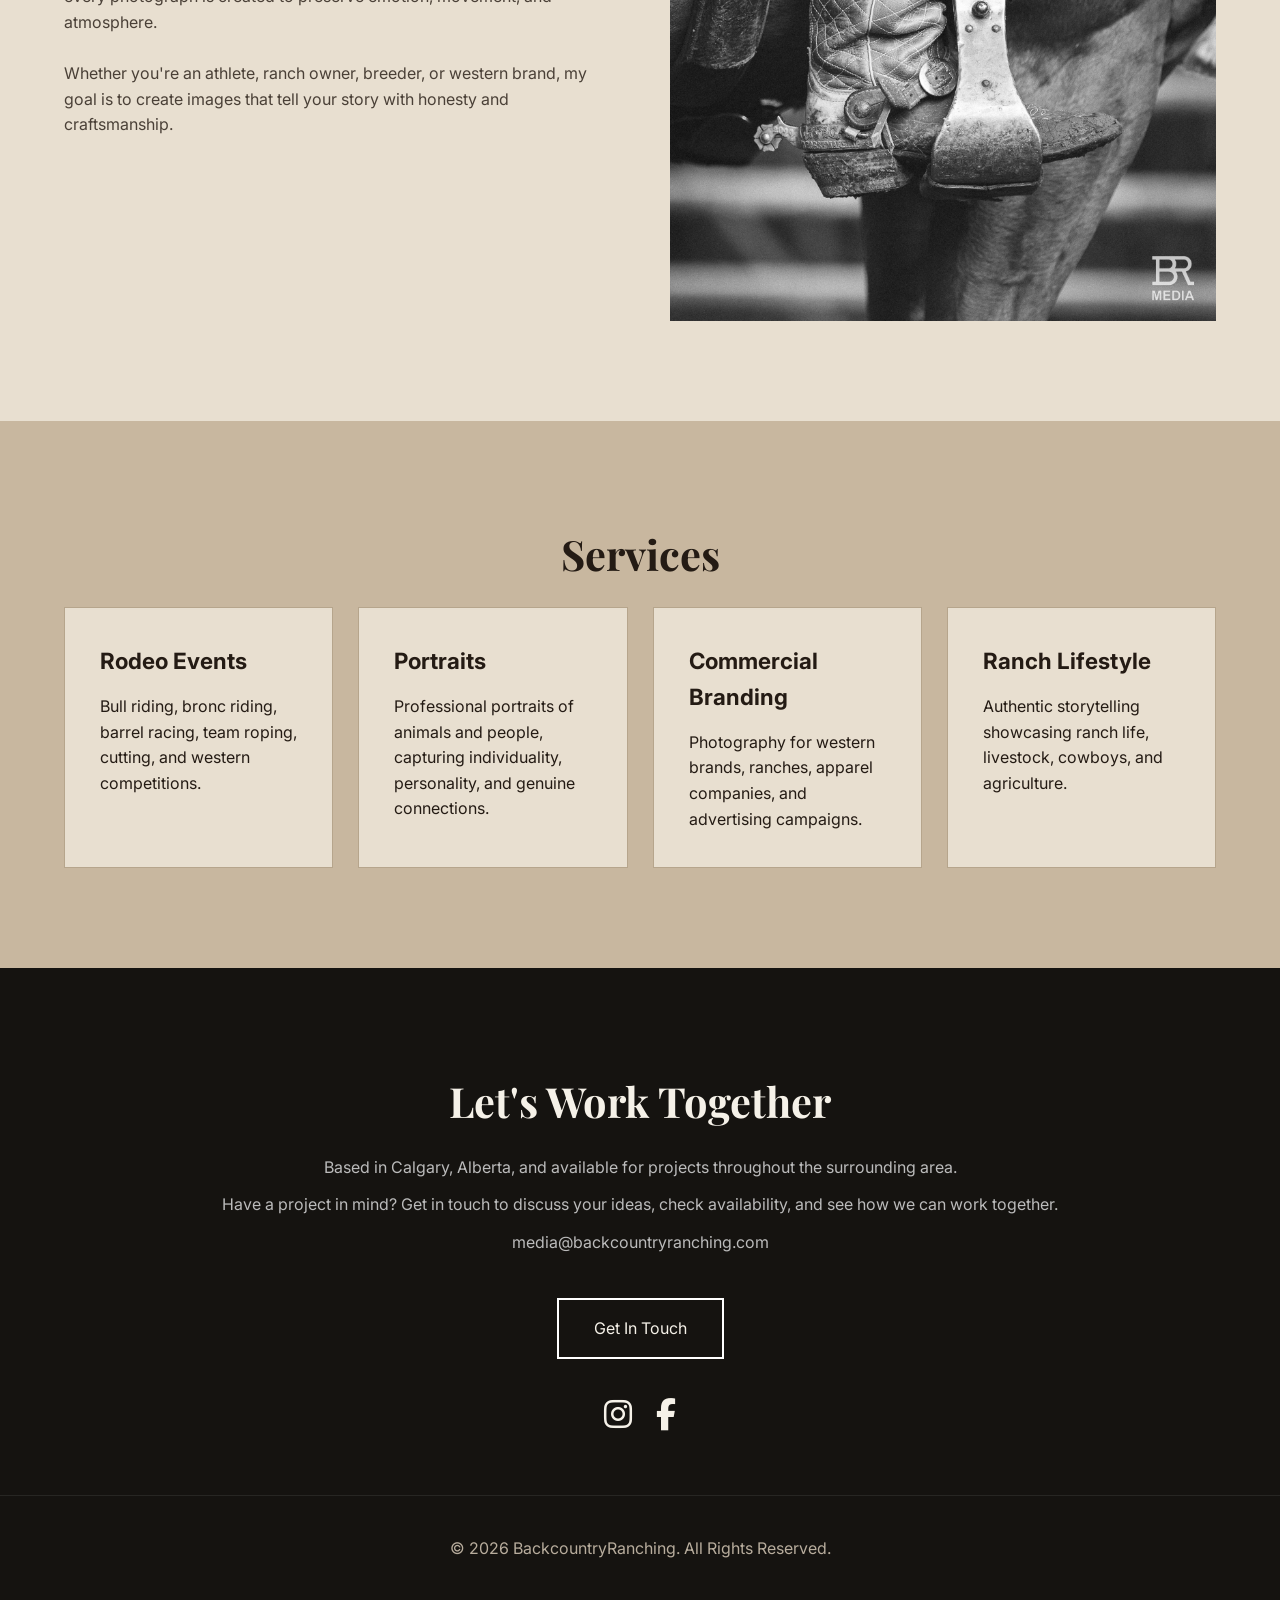
==== commit 457ca100: "Add files via upload" ====
--- a/index.html
+++ b/index.html
@@ -135,7 +135,7 @@
         <h2 class="section-title">Services</h2>
         <div class="cards">
             <div class="card"><h3>Rodeo Events</h3><p>Bull riding, bronc riding, barrel racing, team roping, cutting, and western competitions.</p></div>
-            <div class="card"><h3>Equine Portraits</h3><p>Professional ortraits of animals and people, capturing individuality, personality, and genuine connections.</p></div>
+            <div class="card"><h3>Portraits</h3><p>Professional portraits of animals and people, capturing individuality, personality, and genuine connections.</p></div>
             <div class="card"><h3>Commercial Branding</h3><p>Photography for western brands, ranches, apparel companies, and advertising campaigns.</p></div>
             <div class="card"><h3>Ranch Lifestyle</h3><p>Authentic storytelling showcasing ranch life, livestock, cowboys, and agriculture.</p></div>
         </div>
